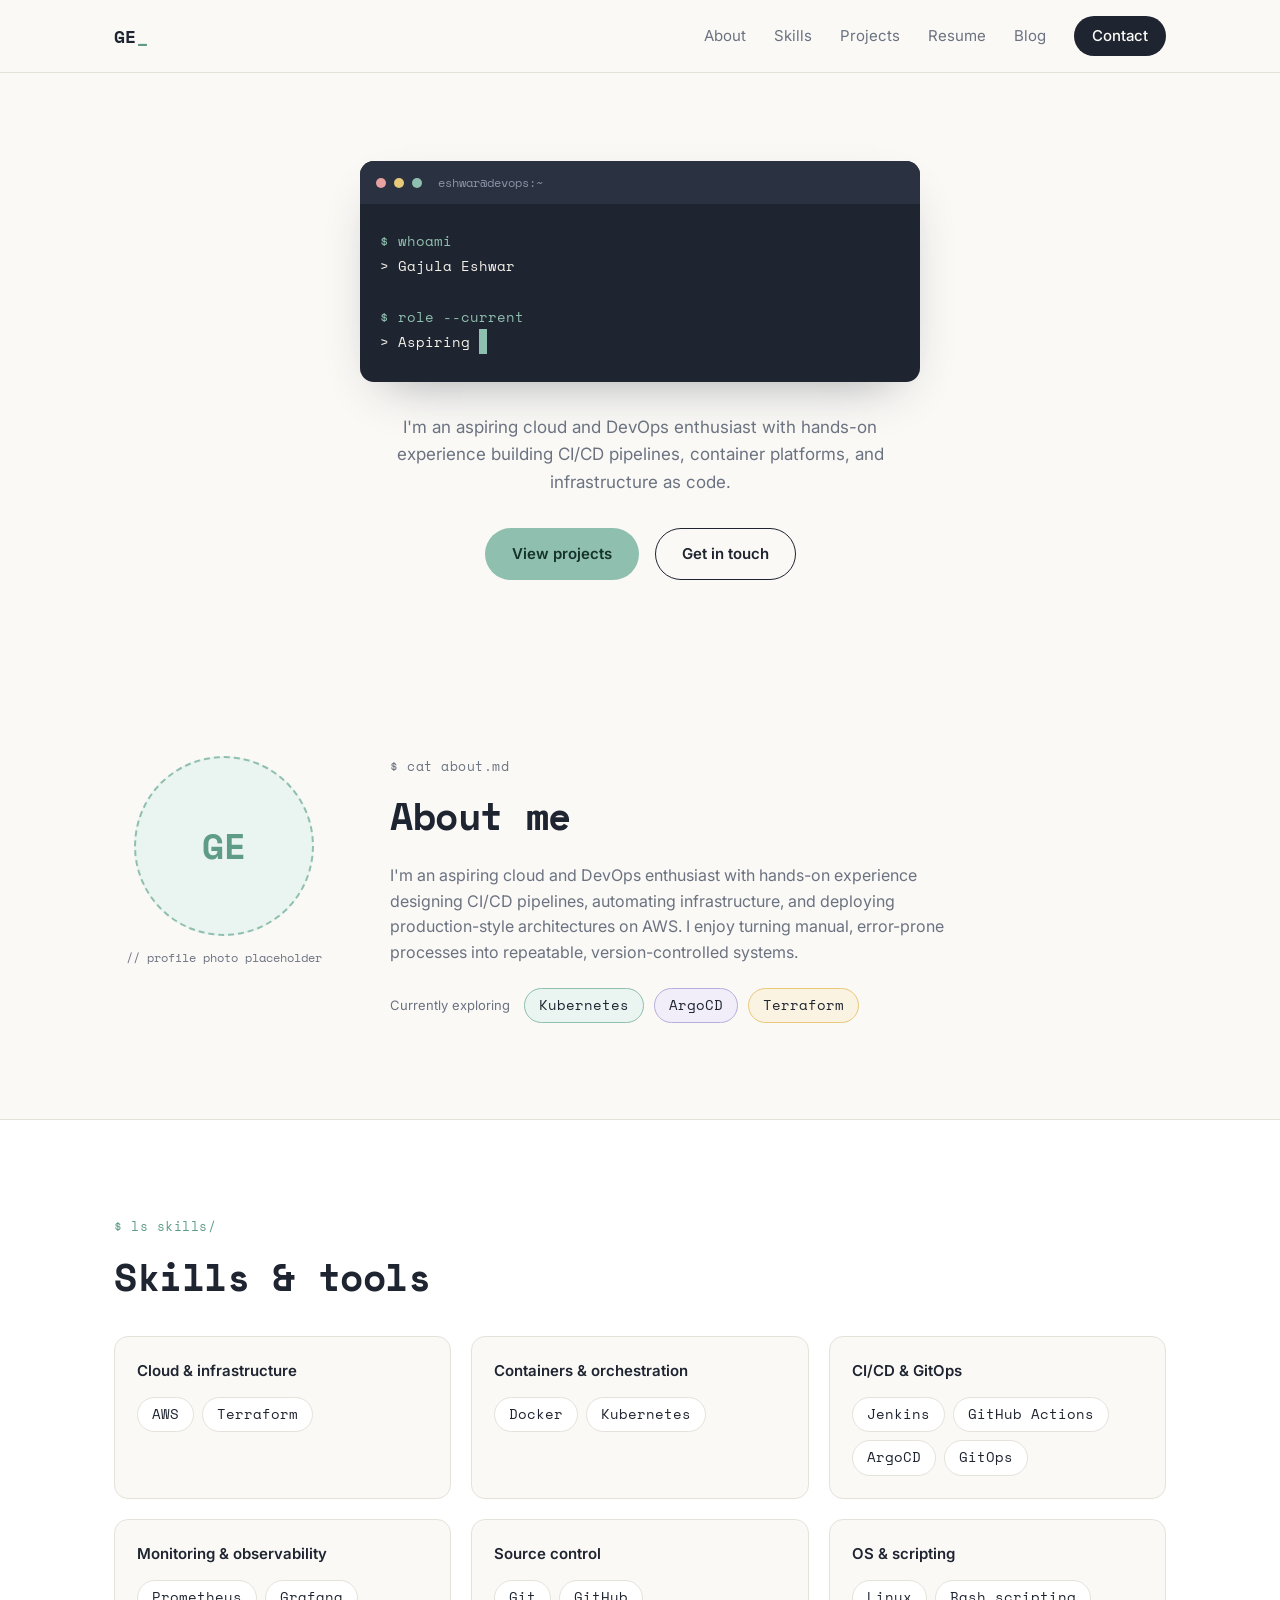
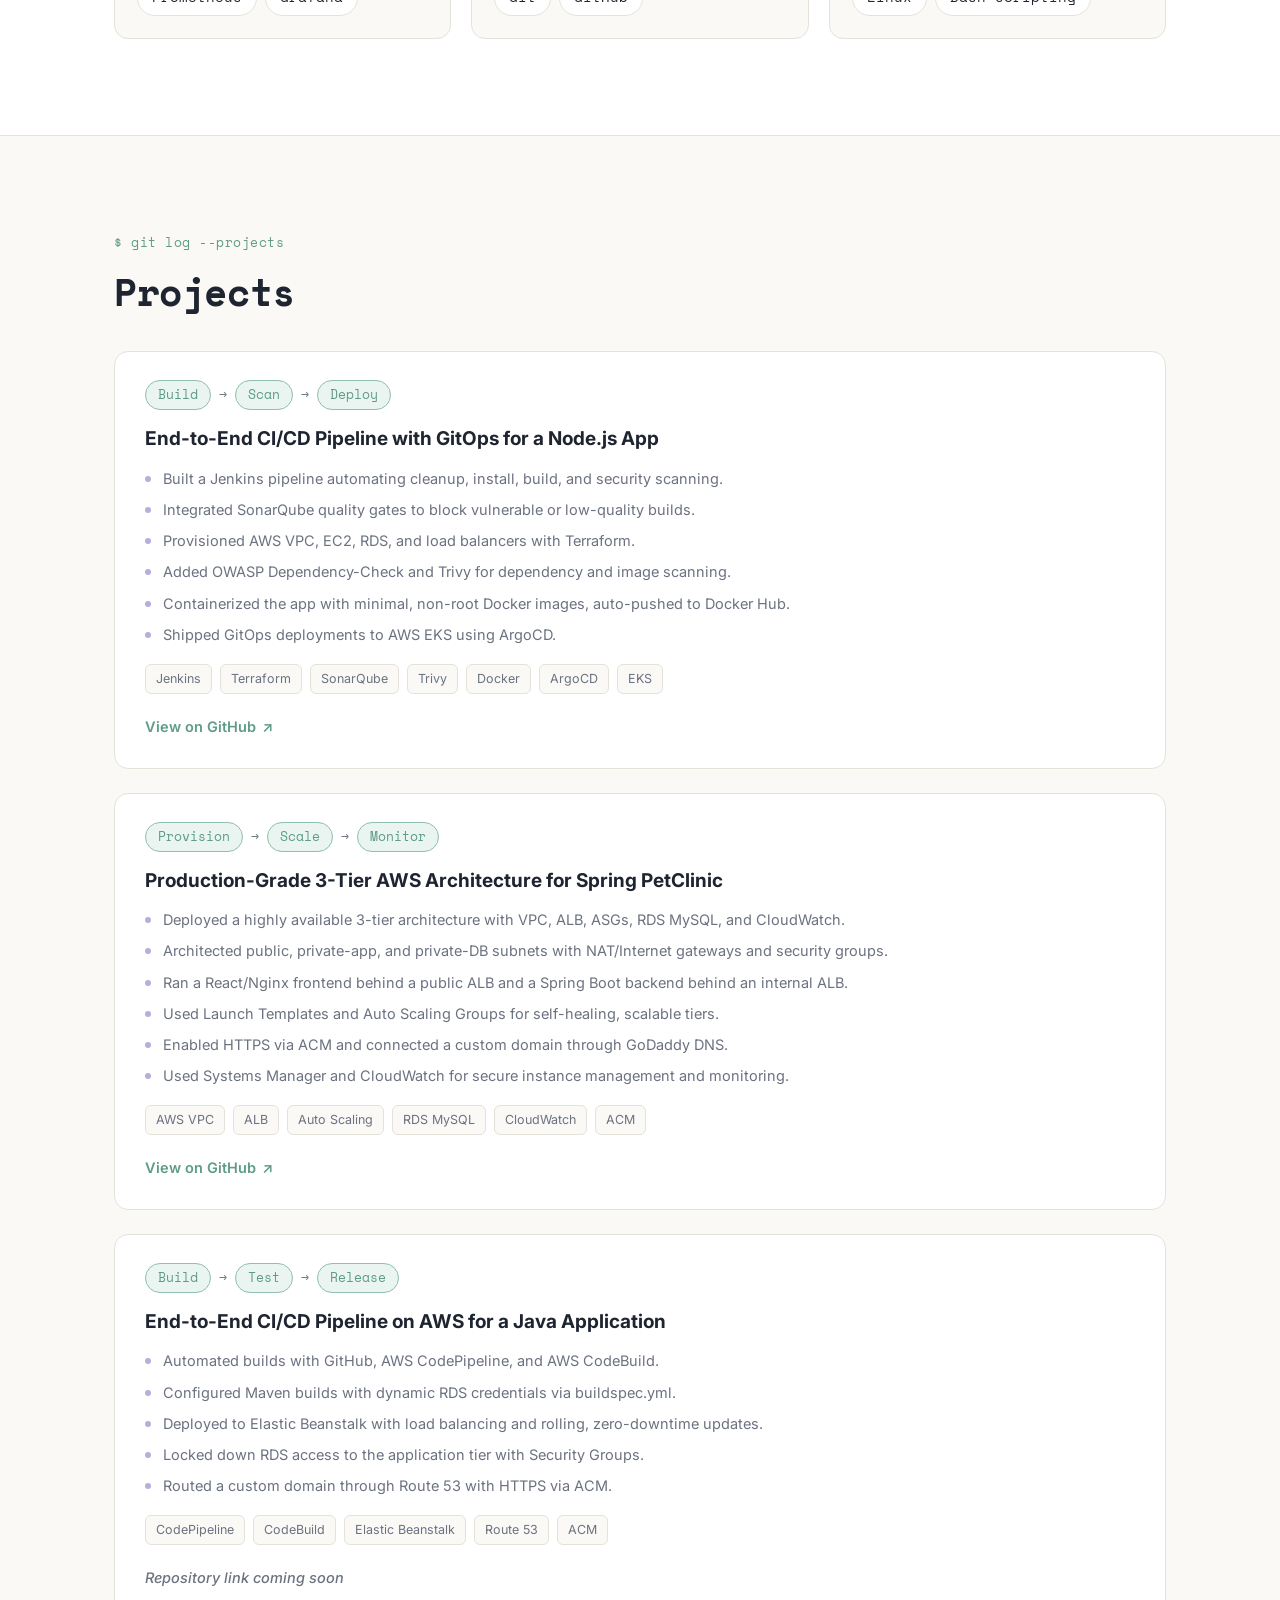
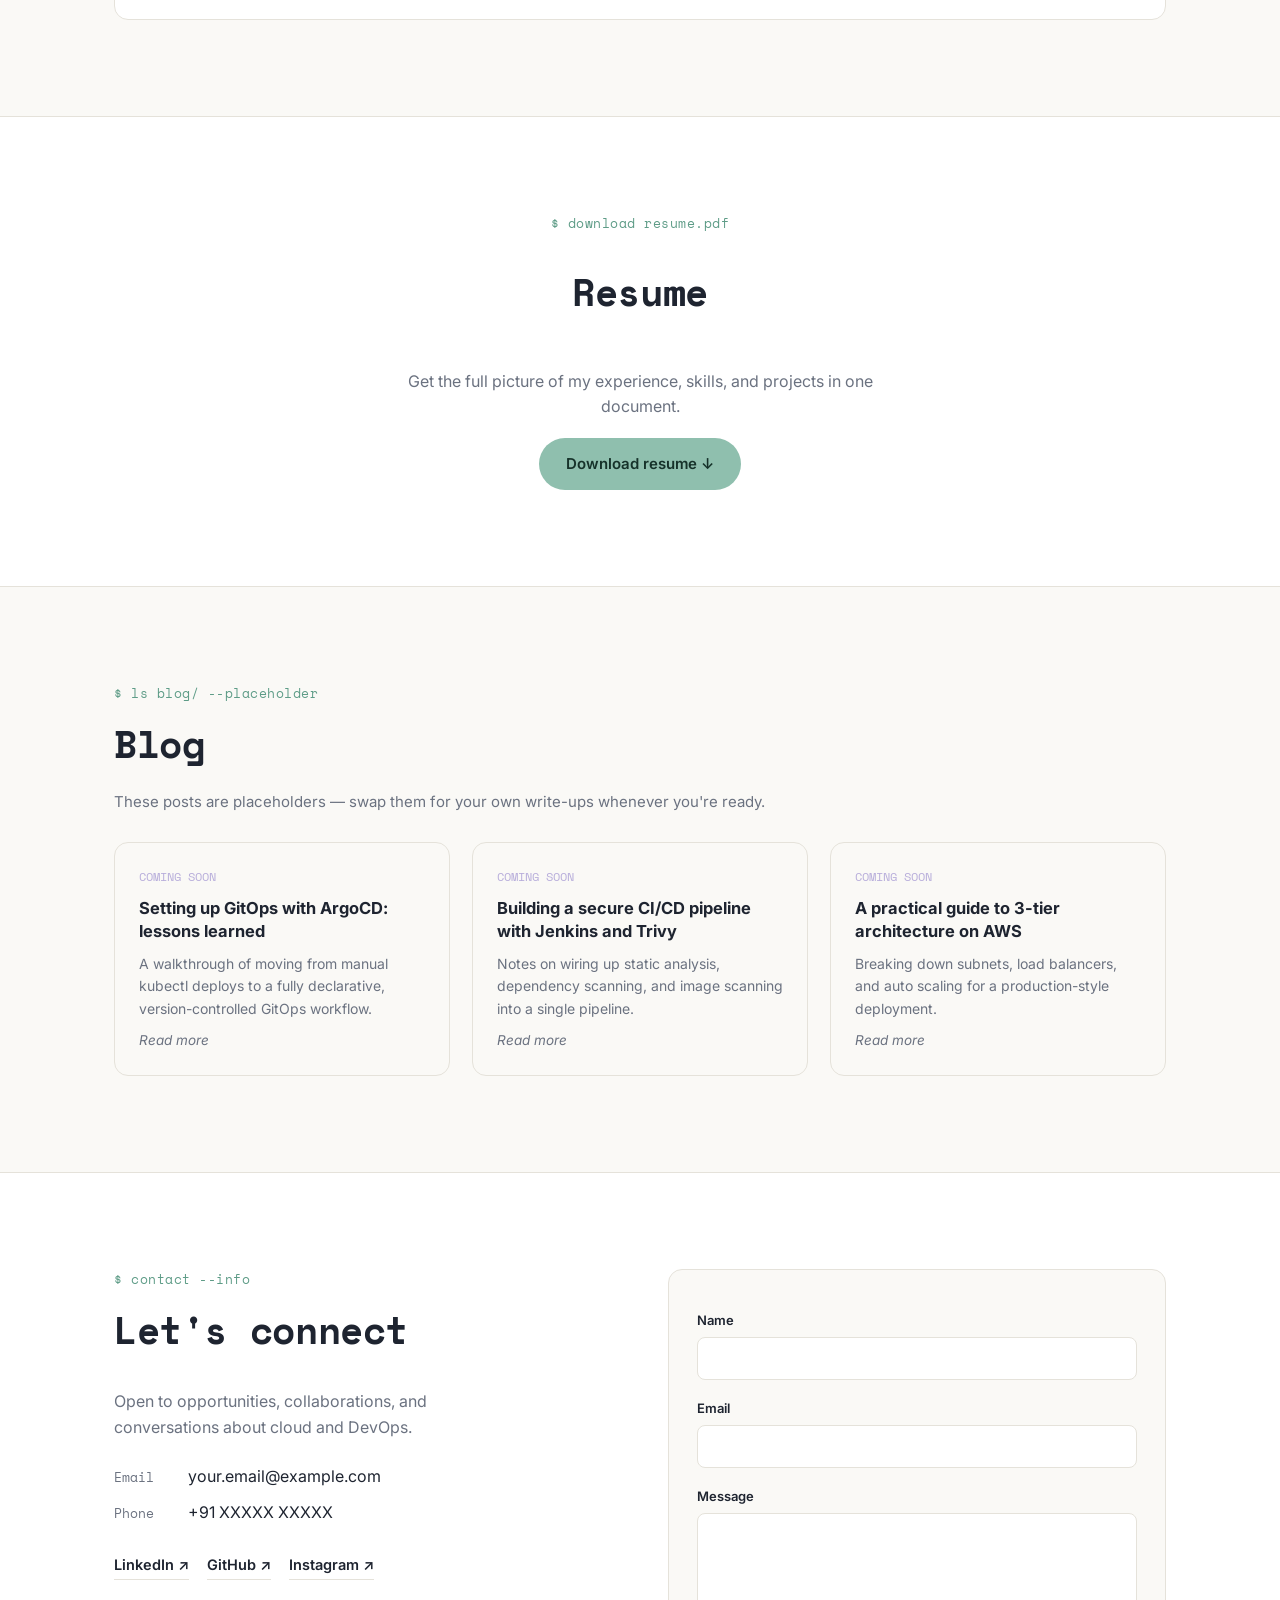
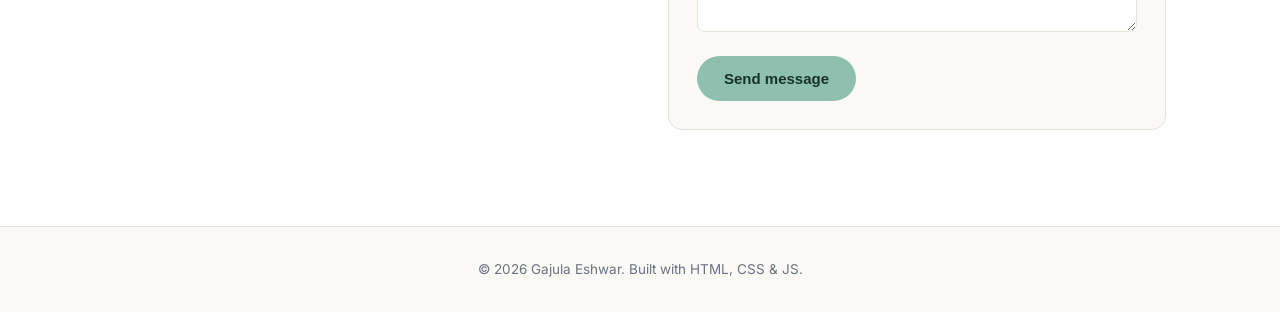
==== index.html @ 0058eb5e "portfolio" ====
<!DOCTYPE html>
<html lang="en">
<head>
  <meta charset="UTF-8">
  <meta name="viewport" content="width=device-width, initial-scale=1.0">
  <title>Gajula Eshwar — Cloud & DevOps Engineer</title>
  <meta name="description" content="Portfolio of Gajula Eshwar, an aspiring Cloud and DevOps engineer specializing in Kubernetes, AWS, CI/CD and GitOps.">
  <link rel="preconnect" href="https://fonts.googleapis.com">
  <link rel="preconnect" href="https://fonts.gstatic.com" crossorigin>
  <link href="https://fonts.googleapis.com/css2?family=Space+Mono:wght@400;700&family=Inter:wght@400;500;600;700&display=swap" rel="stylesheet">
  <link rel="stylesheet" href="style.css">
</head>
<body>
  <a class="skip-link" href="#main">Skip to content</a>

  <header class="site-header" id="siteHeader">
    <div class="header-inner">
      <a href="#top" class="logo">GE<span class="cursor-blink" aria-hidden="true">_</span></a>

      <nav class="nav" id="nav">
        <a href="#about" class="nav-link">About</a>
        <a href="#skills" class="nav-link">Skills</a>
        <a href="#projects" class="nav-link">Projects</a>
        <a href="#resume" class="nav-link">Resume</a>
        <a href="#blog" class="nav-link">Blog</a>
        <a href="#contact" class="nav-link nav-cta">Contact</a>
      </nav>

      <button class="nav-toggle" id="navToggle" aria-label="Toggle menu" aria-expanded="false" aria-controls="nav">
        <span></span><span></span><span></span>
      </button>
    </div>
  </header>

  <main id="main">

    <!-- HERO -->
    <section class="hero" id="top">
      <div class="hero-inner">
        <div class="terminal" role="img" aria-label="Terminal window: whoami returns Gajula Eshwar, role --current returns Aspiring Cloud and DevOps Engineer, status returns Building, Deploying, Learning.">
          <div class="terminal-bar">
            <span class="dot dot-red"></span><span class="dot dot-amber"></span><span class="dot dot-green"></span>
            <span class="terminal-title">eshwar@devops:~</span>
          </div>
          <pre class="terminal-body" id="terminalBody" aria-hidden="true"></pre>
          <noscript>
            <pre class="terminal-body" aria-hidden="true"><span class="prompt">$ whoami</span>
<span class="output">&gt; Gajula Eshwar</span>

<span class="prompt">$ role --current</span>
<span class="output">&gt; Aspiring Cloud &amp; DevOps Engineer</span>

<span class="prompt">$ status</span>
<span class="output">&gt; Building. Deploying. Learning.</span></pre>
          </noscript>
        </div>

        <p class="hero-tagline">I'm an aspiring cloud and DevOps enthusiast with hands-on experience building CI/CD pipelines, container platforms, and infrastructure as code.</p>

        <div class="hero-actions">
          <a href="#projects" class="btn btn-primary">View projects</a>
          <a href="#contact" class="btn btn-ghost">Get in touch</a>
        </div>
      </div>
    </section>

    <!-- ABOUT -->
    <section class="section" id="about">
      <div class="section-inner about-grid">
        <div class="avatar-wrap">
          <div class="avatar-placeholder" aria-hidden="true">GE</div>
          <p class="avatar-caption">// profile photo placeholder</p>
        </div>

        <div class="about-content">
          <p class="eyebrow">$ cat about.md</p>
          <h2>About me</h2>
          <p>I'm an aspiring cloud and DevOps enthusiast with hands-on experience designing CI/CD pipelines, automating infrastructure, and deploying production-style architectures on AWS. I enjoy turning manual, error-prone processes into repeatable, version-controlled systems.</p>
          <div class="focus-tags">
            <span class="focus-label">Currently exploring</span>
            <span class="pill pill-sage">Kubernetes</span>
            <span class="pill pill-lavender">ArgoCD</span>
            <span class="pill pill-amber">Terraform</span>
          </div>
        </div>
      </div>
    </section>

    <!-- SKILLS -->
    <section class="section section-alt" id="skills">
      <div class="section-inner">
        <p class="eyebrow">$ ls skills/</p>
        <h2>Skills &amp; tools</h2>

        <div class="skills-grid">
          <div class="skill-card">
            <h3>Cloud &amp; infrastructure</h3>
            <div class="pill-row"><span class="pill">AWS</span><span class="pill">Terraform</span></div>
          </div>
          <div class="skill-card">
            <h3>Containers &amp; orchestration</h3>
            <div class="pill-row"><span class="pill">Docker</span><span class="pill">Kubernetes</span></div>
          </div>
          <div class="skill-card">
            <h3>CI/CD &amp; GitOps</h3>
            <div class="pill-row"><span class="pill">Jenkins</span><span class="pill">GitHub Actions</span><span class="pill">ArgoCD</span><span class="pill">GitOps</span></div>
          </div>
          <div class="skill-card">
            <h3>Monitoring &amp; observability</h3>
            <div class="pill-row"><span class="pill">Prometheus</span><span class="pill">Grafana</span></div>
          </div>
          <div class="skill-card">
            <h3>Source control</h3>
            <div class="pill-row"><span class="pill">Git</span><span class="pill">GitHub</span></div>
          </div>
          <div class="skill-card">
            <h3>OS &amp; scripting</h3>
            <div class="pill-row"><span class="pill">Linux</span><span class="pill">Bash scripting</span></div>
          </div>
        </div>
      </div>
    </section>

    <!-- PROJECTS -->
    <section class="section" id="projects">
      <div class="section-inner">
        <p class="eyebrow">$ git log --projects</p>
        <h2>Projects</h2>

        <div class="projects-grid">

          <article class="project-card">
            <div class="pipeline">
              <span class="stage">Build</span><span class="arrow" aria-hidden="true">→</span><span class="stage">Scan</span><span class="arrow" aria-hidden="true">→</span><span class="stage">Deploy</span>
            </div>
            <h3>End-to-End CI/CD Pipeline with GitOps for a Node.js App</h3>
            <ul>
              <li>Built a Jenkins pipeline automating cleanup, install, build, and security scanning.</li>
              <li>Integrated SonarQube quality gates to block vulnerable or low-quality builds.</li>
              <li>Provisioned AWS VPC, EC2, RDS, and load balancers with Terraform.</li>
              <li>Added OWASP Dependency-Check and Trivy for dependency and image scanning.</li>
              <li>Containerized the app with minimal, non-root Docker images, auto-pushed to Docker Hub.</li>
              <li>Shipped GitOps deployments to AWS EKS using ArgoCD.</li>
            </ul>
            <div class="tag-row">
              <span class="tag">Jenkins</span><span class="tag">Terraform</span><span class="tag">SonarQube</span><span class="tag">Trivy</span><span class="tag">Docker</span><span class="tag">ArgoCD</span><span class="tag">EKS</span>
            </div>
            <a class="project-link" href="https://github.com/eeshwardevops/DevSecOps-E2E-Project.git" target="_blank" rel="noopener noreferrer">
              View on GitHub <span aria-hidden="true">↗</span>
            </a>
          </article>

          <article class="project-card">
            <div class="pipeline">
              <span class="stage">Provision</span><span class="arrow" aria-hidden="true">→</span><span class="stage">Scale</span><span class="arrow" aria-hidden="true">→</span><span class="stage">Monitor</span>
            </div>
            <h3>Production-Grade 3-Tier AWS Architecture for Spring PetClinic</h3>
            <ul>
              <li>Deployed a highly available 3-tier architecture with VPC, ALB, ASGs, RDS MySQL, and CloudWatch.</li>
              <li>Architected public, private-app, and private-DB subnets with NAT/Internet gateways and security groups.</li>
              <li>Ran a React/Nginx frontend behind a public ALB and a Spring Boot backend behind an internal ALB.</li>
              <li>Used Launch Templates and Auto Scaling Groups for self-healing, scalable tiers.</li>
              <li>Enabled HTTPS via ACM and connected a custom domain through GoDaddy DNS.</li>
              <li>Used Systems Manager and CloudWatch for secure instance management and monitoring.</li>
            </ul>
            <div class="tag-row">
              <span class="tag">AWS VPC</span><span class="tag">ALB</span><span class="tag">Auto Scaling</span><span class="tag">RDS MySQL</span><span class="tag">CloudWatch</span><span class="tag">ACM</span>
            </div>
            <a class="project-link" href="https://github.com/eeshwardevops/spring-petclinic-3tier-aws-deployment.git" target="_blank" rel="noopener noreferrer">
              View on GitHub <span aria-hidden="true">↗</span>
            </a>
          </article>

          <article class="project-card">
            <div class="pipeline">
              <span class="stage">Build</span><span class="arrow" aria-hidden="true">→</span><span class="stage">Test</span><span class="arrow" aria-hidden="true">→</span><span class="stage">Release</span>
            </div>
            <h3>End-to-End CI/CD Pipeline on AWS for a Java Application</h3>
            <ul>
              <li>Automated builds with GitHub, AWS CodePipeline, and AWS CodeBuild.</li>
              <li>Configured Maven builds with dynamic RDS credentials via buildspec.yml.</li>
              <li>Deployed to Elastic Beanstalk with load balancing and rolling, zero-downtime updates.</li>
              <li>Locked down RDS access to the application tier with Security Groups.</li>
              <li>Routed a custom domain through Route 53 with HTTPS via ACM.</li>
            </ul>
            <div class="tag-row">
              <span class="tag">CodePipeline</span><span class="tag">CodeBuild</span><span class="tag">Elastic Beanstalk</span><span class="tag">Route 53</span><span class="tag">ACM</span>
            </div>
            <!-- TODO: add a GitHub link for this project once you have a public repo -->
            <span class="project-link project-link-muted">Repository link coming soon</span>
          </article>

        </div>
      </div>
    </section>

    <!-- RESUME -->
    <section class="section section-alt" id="resume">
      <div class="section-inner resume-inner">
        <p class="eyebrow">$ download resume.pdf</p>
        <h2>Resume</h2>
        <p>Get the full picture of my experience, skills, and projects in one document.</p>
        <!-- TODO: replace href="#" with the real path to your resume PDF, e.g. "assets/Gajula_Eshwar_Resume.pdf" -->
        <a href="#" class="btn btn-primary" download>Download resume ↓</a>
      </div>
    </section>

    <!-- BLOG -->
    <section class="section" id="blog">
      <div class="section-inner">
        <p class="eyebrow">$ ls blog/ --placeholder</p>
        <h2>Blog</h2>
        <p class="section-note">These posts are placeholders — swap them for your own write-ups whenever you're ready.</p>

        <div class="blog-grid">
          <article class="blog-card">
            <span class="blog-date">Coming soon</span>
            <h3>Setting up GitOps with ArgoCD: lessons learned</h3>
            <p>A walkthrough of moving from manual kubectl deploys to a fully declarative, version-controlled GitOps workflow.</p>
            <span class="blog-link blog-link-muted">Read more</span>
          </article>
          <article class="blog-card">
            <span class="blog-date">Coming soon</span>
            <h3>Building a secure CI/CD pipeline with Jenkins and Trivy</h3>
            <p>Notes on wiring up static analysis, dependency scanning, and image scanning into a single pipeline.</p>
            <span class="blog-link blog-link-muted">Read more</span>
          </article>
          <article class="blog-card">
            <span class="blog-date">Coming soon</span>
            <h3>A practical guide to 3-tier architecture on AWS</h3>
            <p>Breaking down subnets, load balancers, and auto scaling for a production-style deployment.</p>
            <span class="blog-link blog-link-muted">Read more</span>
          </article>
        </div>
      </div>
    </section>

    <!-- CONTACT -->
    <section class="section section-alt" id="contact">
      <div class="section-inner contact-grid">
        <div class="contact-info">
          <p class="eyebrow">$ contact --info</p>
          <h2>Let's connect</h2>
          <p>Open to opportunities, collaborations, and conversations about cloud and DevOps.</p>

          <ul class="contact-list">
            <!-- TODO: replace with your real email -->
            <li><span class="contact-label">Email</span> <a href="mailto:your.email@example.com">your.email@example.com</a></li>
            <!-- TODO: replace with your real phone number -->
            <li><span class="contact-label">Phone</span> <a href="tel:+910000000000">+91 XXXXX XXXXX</a></li>
          </ul>

          <div class="social-row">
            <a href="https://www.linkedin.com/in/gajulaeshwar9" target="_blank" rel="noopener noreferrer" class="social-link">LinkedIn <span aria-hidden="true">↗</span></a>
            <a href="https://github.com/eeshwardevops" target="_blank" rel="noopener noreferrer" class="social-link">GitHub <span aria-hidden="true">↗</span></a>
            <a href="https://www.instagram.com/ezwr._._" target="_blank" rel="noopener noreferrer" class="social-link">Instagram <span aria-hidden="true">↗</span></a>
          </div>
        </div>

        <!-- TODO: sign up at formspree.io (free) and replace YOUR_FORM_ID below with your real endpoint id -->
        <form class="contact-form" id="contactForm" action="https://formspree.io/f/YOUR_FORM_ID" method="POST">
          <label for="name">Name</label>
          <input type="text" id="name" name="name" required autocomplete="name">

          <label for="email">Email</label>
          <input type="email" id="email" name="email" required autocomplete="email">

          <label for="message">Message</label>
          <textarea id="message" name="message" rows="5" required></textarea>

          <button type="submit" class="btn btn-primary">Send message</button>
          <p class="form-note" id="formNote" hidden>Thanks — your message is on its way.</p>
        </form>
      </div>
    </section>

  </main>

  <footer class="site-footer">
    <p>© <span id="year"></span> Gajula Eshwar. Built with HTML, CSS &amp; JS.</p>
  </footer>

  <script src="script.js"></script>
</body>
</html>
---- style.css ----
/* ============================================
   TOKENS
   ============================================ */
:root {
  /* color */
  --bg:            #FAF9F6;
  --surface:       #FFFFFF;
  --ink:           #1E2430;
  --ink-muted:     #6B7280;
  --line:          #E5E2DA;

  --sage:          #8FBFAE;   /* primary pastel accent */
  --sage-deep:     #5E9C87;
  --lavender:      #B8AEDB;   /* secondary accent */
  --amber:         #E8C97A;   /* tertiary accent, used sparingly */

  --sage-tint:     #EAF4F0;
  --lavender-tint: #F1EEFA;
  --amber-tint:    #FBF3E1;

  /* type */
  --font-display: 'Space Mono', monospace;
  --font-body:    'Inter', sans-serif;

  /* layout */
  --max-w: 1100px;
  --radius: 14px;
  --radius-sm: 8px;
}

/* ============================================
   RESET & BASE
   ============================================ */
* { box-sizing: border-box; }
html { scroll-behavior: smooth; }

@media (prefers-reduced-motion: reduce) {
  html { scroll-behavior: auto; }
  *, *::before, *::after {
    animation-duration: 0.001ms !important;
    animation-iteration-count: 1 !important;
    transition-duration: 0.001ms !important;
  }
}

body {
  margin: 0;
  background: var(--bg);
  color: var(--ink);
  font-family: var(--font-body);
  line-height: 1.6;
  font-size: 16px;
  -webkit-font-smoothing: antialiased;
}

h1, h2, h3 { margin: 0; }
p { margin: 0; }
ul { margin: 0; padding: 0; list-style: none; }
a { color: inherit; text-decoration: none; }

img { max-width: 100%; display: block; }

.skip-link {
  position: absolute;
  left: -999px;
  top: 0;
  background: var(--ink);
  color: var(--bg);
  padding: 8px 16px;
  z-index: 200;
}
.skip-link:focus {
  left: 8px;
  top: 8px;
}

:focus-visible {
  outline: 2px solid var(--sage-deep);
  outline-offset: 3px;
}

/* ============================================
   SHARED LAYOUT
   ============================================ */
.section-inner, .header-inner {
  max-width: var(--max-w);
  margin: 0 auto;
  padding: 0 24px;
}

.section {
  padding: 96px 0;
}
.section-alt {
  background: var(--surface);
  border-top: 1px solid var(--line);
  border-bottom: 1px solid var(--line);
}

.eyebrow {
  font-family: var(--font-display);
  font-size: 13px;
  letter-spacing: 0.04em;
  color: var(--sage-deep);
  margin-bottom: 10px;
}

.section h2 {
  font-family: var(--font-display);
  font-size: clamp(28px, 4vw, 38px);
  font-weight: 700;
  margin-bottom: 28px;
  letter-spacing: -0.01em;
}

.section-note {
  color: var(--ink-muted);
  margin-top: -12px;
  margin-bottom: 28px;
  font-size: 15px;
}

/* ============================================
   HEADER / NAV
   ============================================ */
.site-header {
  position: sticky;
  top: 0;
  z-index: 100;
  background: rgba(250, 249, 246, 0.88);
  backdrop-filter: blur(8px);
  border-bottom: 1px solid var(--line);
}

.header-inner {
  display: flex;
  align-items: center;
  justify-content: space-between;
  height: 72px;
}

.logo {
  font-family: var(--font-display);
  font-weight: 700;
  font-size: 18px;
  letter-spacing: 0.02em;
}

.cursor-blink {
  color: var(--sage-deep);
  animation: blink 1.1s steps(1) infinite;
}
@keyframes blink {
  50% { opacity: 0; }
}

.nav {
  display: flex;
  align-items: center;
  gap: 28px;
}

.nav-link {
  font-size: 15px;
  color: var(--ink-muted);
  transition: color 0.2s ease;
}
.nav-link:hover { color: var(--ink); }

.nav-cta {
  background: var(--ink);
  color: var(--bg);
  padding: 8px 18px;
  border-radius: 999px;
  font-weight: 500;
}
.nav-cta:hover { background: var(--sage-deep); color: var(--ink); }

.nav-toggle {
  display: none;
  flex-direction: column;
  justify-content: center;
  gap: 5px;
  width: 36px;
  height: 36px;
  background: none;
  border: none;
  cursor: pointer;
  padding: 0;
}
.nav-toggle span {
  display: block;
  height: 2px;
  width: 100%;
  background: var(--ink);
  transition: transform 0.25s ease, opacity 0.25s ease;
}
.nav-toggle[aria-expanded="true"] span:nth-child(1) { transform: translateY(7px) rotate(45deg); }
.nav-toggle[aria-expanded="true"] span:nth-child(2) { opacity: 0; }
.nav-toggle[aria-expanded="true"] span:nth-child(3) { transform: translateY(-7px) rotate(-45deg); }

/* ============================================
   HERO
   ============================================ */
.hero {
  padding: 88px 0 80px;
}
.hero-inner {
  max-width: var(--max-w);
  margin: 0 auto;
  padding: 0 24px;
  display: flex;
  flex-direction: column;
  align-items: center;
  text-align: center;
  gap: 32px;
}

.terminal {
  width: 100%;
  max-width: 560px;
  background: var(--ink);
  border-radius: var(--radius);
  overflow: hidden;
  box-shadow: 0 20px 50px -25px rgba(30, 36, 48, 0.45);
  text-align: left;
}

.terminal-bar {
  display: flex;
  align-items: center;
  gap: 8px;
  padding: 12px 16px;
  background: #2A3140;
}
.dot { width: 10px; height: 10px; border-radius: 50%; }
.dot-red { background: #E8A1A1; }
.dot-amber { background: var(--amber); }
.dot-green { background: var(--sage); }
.terminal-title {
  margin-left: 8px;
  font-family: var(--font-display);
  font-size: 12px;
  color: #8A93A6;
}

.terminal-body {
  margin: 0;
  padding: 24px 20px 28px;
  font-family: var(--font-display);
  font-size: 14px;
  line-height: 1.8;
  color: #DCE3EC;
  white-space: pre-wrap;
  word-wrap: break-word;
  min-height: 168px;
}
.terminal-body .prompt { color: var(--sage); }
.terminal-body .output { color: #F4F1E8; }
.terminal-body .cursor {
  display: inline-block;
  width: 8px;
  background: var(--sage);
  animation: blink 1s steps(1) infinite;
}

.hero-tagline {
  max-width: 560px;
  font-size: 17px;
  color: var(--ink-muted);
}

.hero-actions {
  display: flex;
  gap: 16px;
  flex-wrap: wrap;
  justify-content: center;
}

/* ============================================
   BUTTONS / PILLS / TAGS
   ============================================ */
.btn {
  display: inline-flex;
  align-items: center;
  gap: 8px;
  padding: 13px 26px;
  border-radius: 999px;
  font-weight: 600;
  font-size: 15px;
  transition: transform 0.2s ease, background 0.2s ease, color 0.2s ease, border-color 0.2s ease;
  border: 1px solid transparent;
}
.btn-primary {
  background: var(--sage);
  color: #16322A;
}
.btn-primary:hover {
  background: var(--sage-deep);
  transform: translateY(-1px);
}
.btn-ghost {
  border-color: var(--ink);
  color: var(--ink);
}
.btn-ghost:hover {
  background: var(--ink);
  color: var(--bg);
  transform: translateY(-1px);
}

.pill {
  display: inline-block;
  background: var(--surface);
  border: 1px solid var(--line);
  border-radius: 999px;
  padding: 6px 14px;
  font-size: 13.5px;
  font-family: var(--font-display);
}
.pill-sage { background: var(--sage-tint); border-color: var(--sage); }
.pill-lavender { background: var(--lavender-tint); border-color: var(--lavender); }
.pill-amber { background: var(--amber-tint); border-color: var(--amber); }

.focus-tags {
  margin-top: 22px;
  display: flex;
  align-items: center;
  gap: 10px;
  flex-wrap: wrap;
}
.focus-label {
  font-size: 13px;
  color: var(--ink-muted);
  margin-right: 4px;
}

/* ============================================
   ABOUT
   ============================================ */
.about-grid {
  display: grid;
  grid-template-columns: 220px 1fr;
  gap: 56px;
  align-items: start;
}

.avatar-wrap { text-align: center; }
.avatar-placeholder {
  width: 180px;
  height: 180px;
  border-radius: 50%;
  border: 2px dashed var(--sage);
  background: var(--sage-tint);
  display: flex;
  align-items: center;
  justify-content: center;
  font-family: var(--font-display);
  font-size: 36px;
  font-weight: 700;
  color: var(--sage-deep);
  margin: 0 auto;
}
.avatar-caption {
  margin-top: 12px;
  font-family: var(--font-display);
  font-size: 12px;
  color: var(--ink-muted);
}

.about-content p {
  color: var(--ink-muted);
  max-width: 560px;
}
.about-content h2 { margin-bottom: 16px; }

/* ============================================
   SKILLS
   ============================================ */
.skills-grid {
  display: grid;
  grid-template-columns: repeat(3, 1fr);
  gap: 20px;
}
.skill-card {
  background: var(--bg);
  border: 1px solid var(--line);
  border-radius: var(--radius);
  padding: 22px;
}
.skill-card h3 {
  font-size: 15px;
  font-weight: 600;
  margin-bottom: 14px;
}
.pill-row {
  display: flex;
  flex-wrap: wrap;
  gap: 8px;
}

/* ============================================
   PROJECTS
   ============================================ */
.projects-grid {
  display: grid;
  gap: 24px;
}
.project-card {
  background: var(--surface);
  border: 1px solid var(--line);
  border-radius: var(--radius);
  padding: 28px 30px;
  transition: transform 0.2s ease, box-shadow 0.2s ease;
}
.project-card:hover {
  transform: translateY(-3px);
  box-shadow: 0 16px 32px -22px rgba(30, 36, 48, 0.25);
}

.pipeline {
  display: flex;
  align-items: center;
  gap: 8px;
  margin-bottom: 16px;
  font-family: var(--font-display);
  font-size: 12.5px;
}
.pipeline .stage {
  background: var(--sage-tint);
  border: 1px solid var(--sage);
  color: var(--sage-deep);
  border-radius: 999px;
  padding: 4px 12px;
}
.pipeline .arrow { color: var(--ink-muted); }

.project-card h3 {
  font-size: 19px;
  margin-bottom: 14px;
  line-height: 1.4;
}
.project-card ul {
  margin-bottom: 18px;
  display: flex;
  flex-direction: column;
  gap: 8px;
}
.project-card li {
  position: relative;
  padding-left: 18px;
  color: var(--ink-muted);
  font-size: 14.5px;
}
.project-card li::before {
  content: "";
  position: absolute;
  left: 0;
  top: 9px;
  width: 6px;
  height: 6px;
  border-radius: 50%;
  background: var(--lavender);
}

.tag-row {
  display: flex;
  flex-wrap: wrap;
  gap: 8px;
  margin-bottom: 20px;
}
.tag {
  font-size: 12.5px;
  background: var(--bg);
  border: 1px solid var(--line);
  border-radius: 6px;
  padding: 4px 10px;
  color: var(--ink-muted);
}

.project-link {
  display: inline-flex;
  align-items: center;
  gap: 6px;
  font-weight: 600;
  font-size: 14.5px;
  color: var(--sage-deep);
  border-bottom: 1px solid transparent;
  transition: border-color 0.2s ease;
}
.project-link:hover { border-color: var(--sage-deep); }
.project-link-muted {
  color: var(--ink-muted);
  font-weight: 500;
  font-style: italic;
}

/* ============================================
   RESUME
   ============================================ */
.resume-inner {
  text-align: center;
  display: flex;
  flex-direction: column;
  align-items: center;
  gap: 18px;
}
.resume-inner p:not(.eyebrow) {
  color: var(--ink-muted);
  max-width: 480px;
}

/* ============================================
   BLOG
   ============================================ */
.blog-grid {
  display: grid;
  grid-template-columns: repeat(3, 1fr);
  gap: 22px;
}
.blog-card {
  background: var(--bg);
  border: 1px solid var(--line);
  border-radius: var(--radius);
  padding: 24px;
  display: flex;
  flex-direction: column;
  gap: 10px;
}
.blog-date {
  font-family: var(--font-display);
  font-size: 12px;
  color: var(--lavender);
  text-transform: uppercase;
}
.blog-card h3 { font-size: 16.5px; line-height: 1.4; }
.blog-card p { color: var(--ink-muted); font-size: 14px; flex-grow: 1; }
.blog-link-muted {
  font-size: 13.5px;
  color: var(--ink-muted);
  font-style: italic;
}

/* ============================================
   CONTACT
   ============================================ */
.contact-grid {
  display: grid;
  grid-template-columns: 1fr 1fr;
  gap: 56px;
  align-items: start;
}
.contact-info p:not(.eyebrow) {
  color: var(--ink-muted);
  margin-bottom: 24px;
  max-width: 420px;
}
.contact-list {
  display: flex;
  flex-direction: column;
  gap: 10px;
  margin-bottom: 28px;
}
.contact-label {
  display: inline-block;
  width: 70px;
  font-family: var(--font-display);
  font-size: 12.5px;
  color: var(--ink-muted);
}
.contact-list a:hover { color: var(--sage-deep); }

.social-row {
  display: flex;
  gap: 18px;
  flex-wrap: wrap;
}
.social-link {
  font-weight: 600;
  font-size: 14.5px;
  border-bottom: 1px solid var(--line);
  padding-bottom: 2px;
  transition: border-color 0.2s ease, color 0.2s ease;
}
.social-link:hover { color: var(--sage-deep); border-color: var(--sage-deep); }

.contact-form {
  display: flex;
  flex-direction: column;
  gap: 6px;
  background: var(--bg);
  border: 1px solid var(--line);
  border-radius: var(--radius);
  padding: 28px;
}
.contact-form label {
  font-size: 13px;
  font-weight: 600;
  margin-top: 12px;
}
.contact-form input,
.contact-form textarea {
  font-family: var(--font-body);
  font-size: 15px;
  padding: 11px 14px;
  border: 1px solid var(--line);
  border-radius: var(--radius-sm);
  background: var(--surface);
  color: var(--ink);
  resize: vertical;
}
.contact-form input:focus,
.contact-form textarea:focus {
  border-color: var(--sage);
}
.contact-form .btn { margin-top: 18px; align-self: flex-start; }
.form-note {
  margin-top: 12px;
  color: var(--sage-deep);
  font-size: 14px;
}

/* ============================================
   FOOTER
   ============================================ */
.site-footer {
  text-align: center;
  padding: 32px 24px;
  color: var(--ink-muted);
  font-size: 13.5px;
}

/* ============================================
   RESPONSIVE
   ============================================ */
@media (max-width: 880px) {
  .skills-grid { grid-template-columns: repeat(2, 1fr); }
  .blog-grid { grid-template-columns: 1fr; }
  .contact-grid { grid-template-columns: 1fr; }
  .about-grid { grid-template-columns: 1fr; text-align: center; }
  .about-content { text-align: left; }
}

@media (max-width: 680px) {
  .nav {
    position: absolute;
    top: 72px;
    left: 0;
    right: 0;
    background: var(--bg);
    border-bottom: 1px solid var(--line);
    flex-direction: column;
    align-items: flex-start;
    padding: 20px 24px 28px;
    gap: 18px;
    display: none;
  }
  .nav.open { display: flex; }
  .nav-cta { align-self: flex-start; }
  .nav-toggle { display: flex; }

  .section { padding: 64px 0; }
  .skills-grid { grid-template-columns: 1fr; }
  .hero { padding: 56px 0 64px; }
}
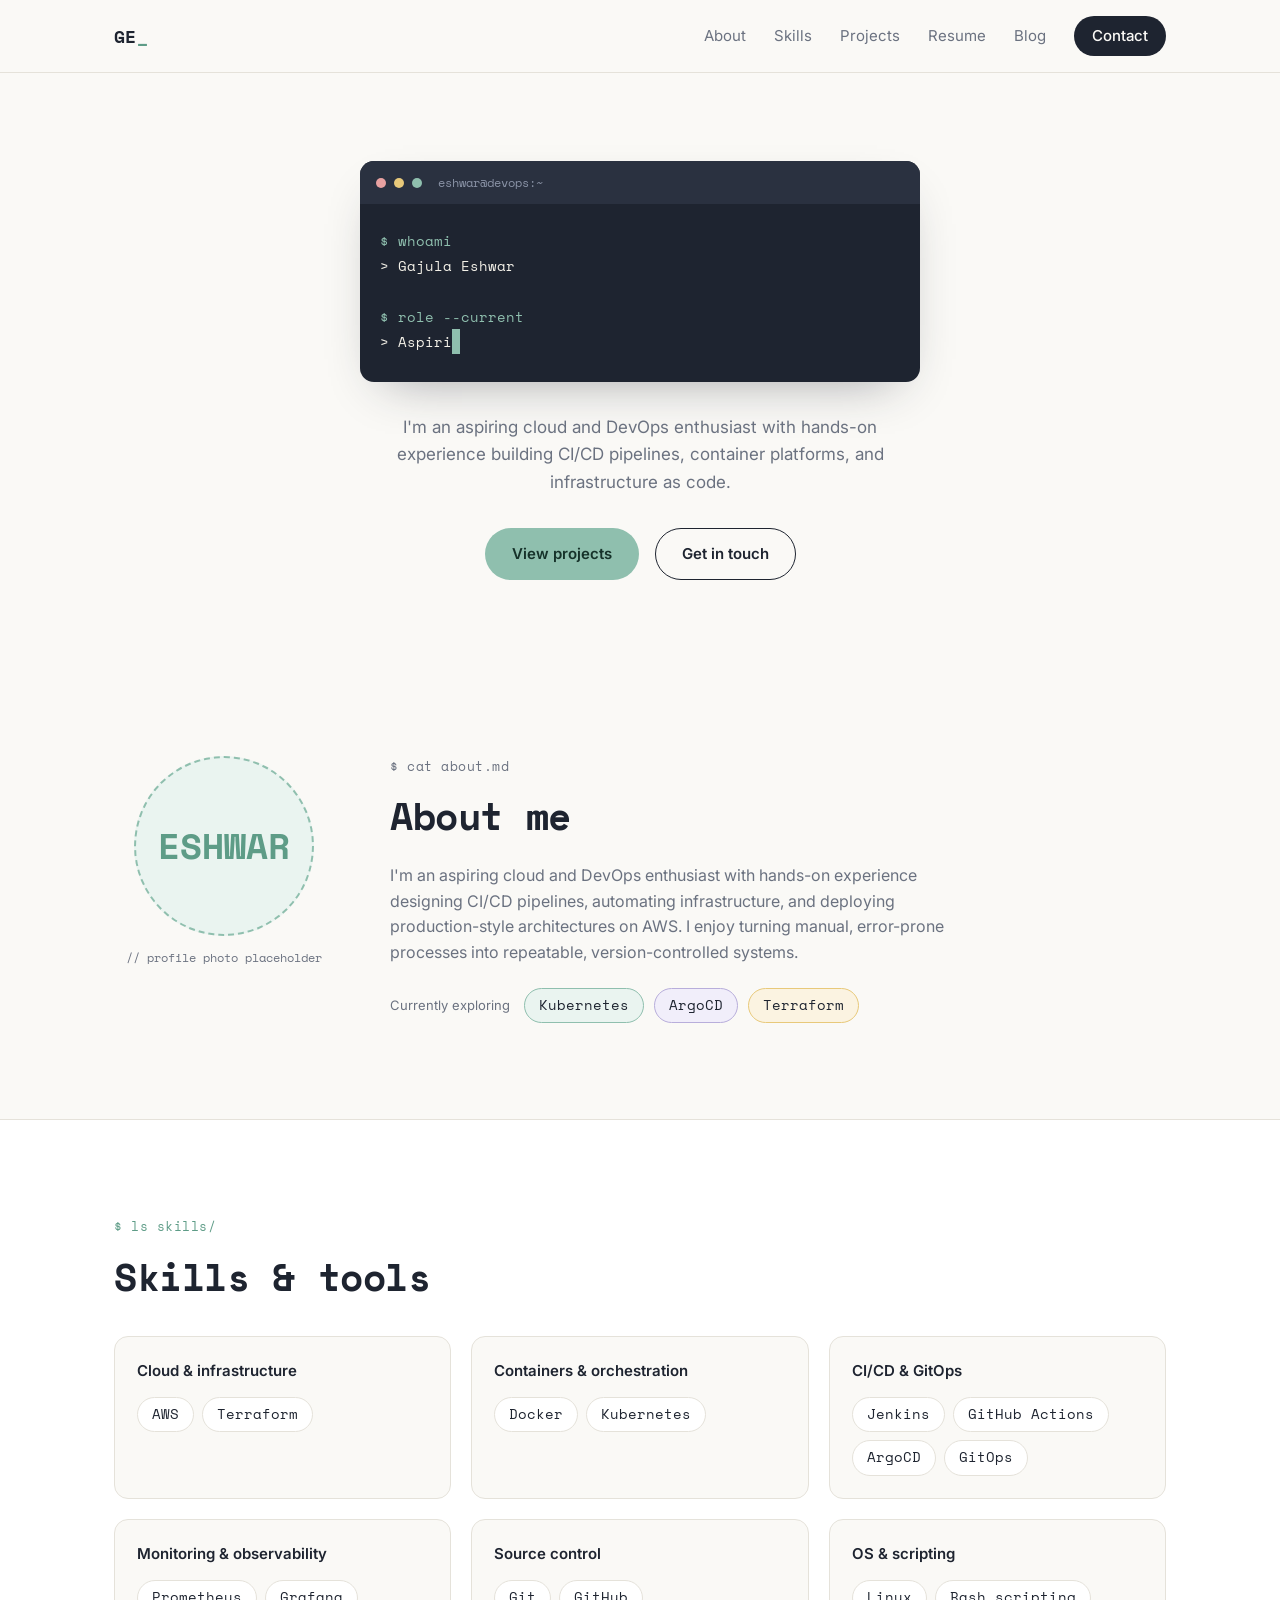
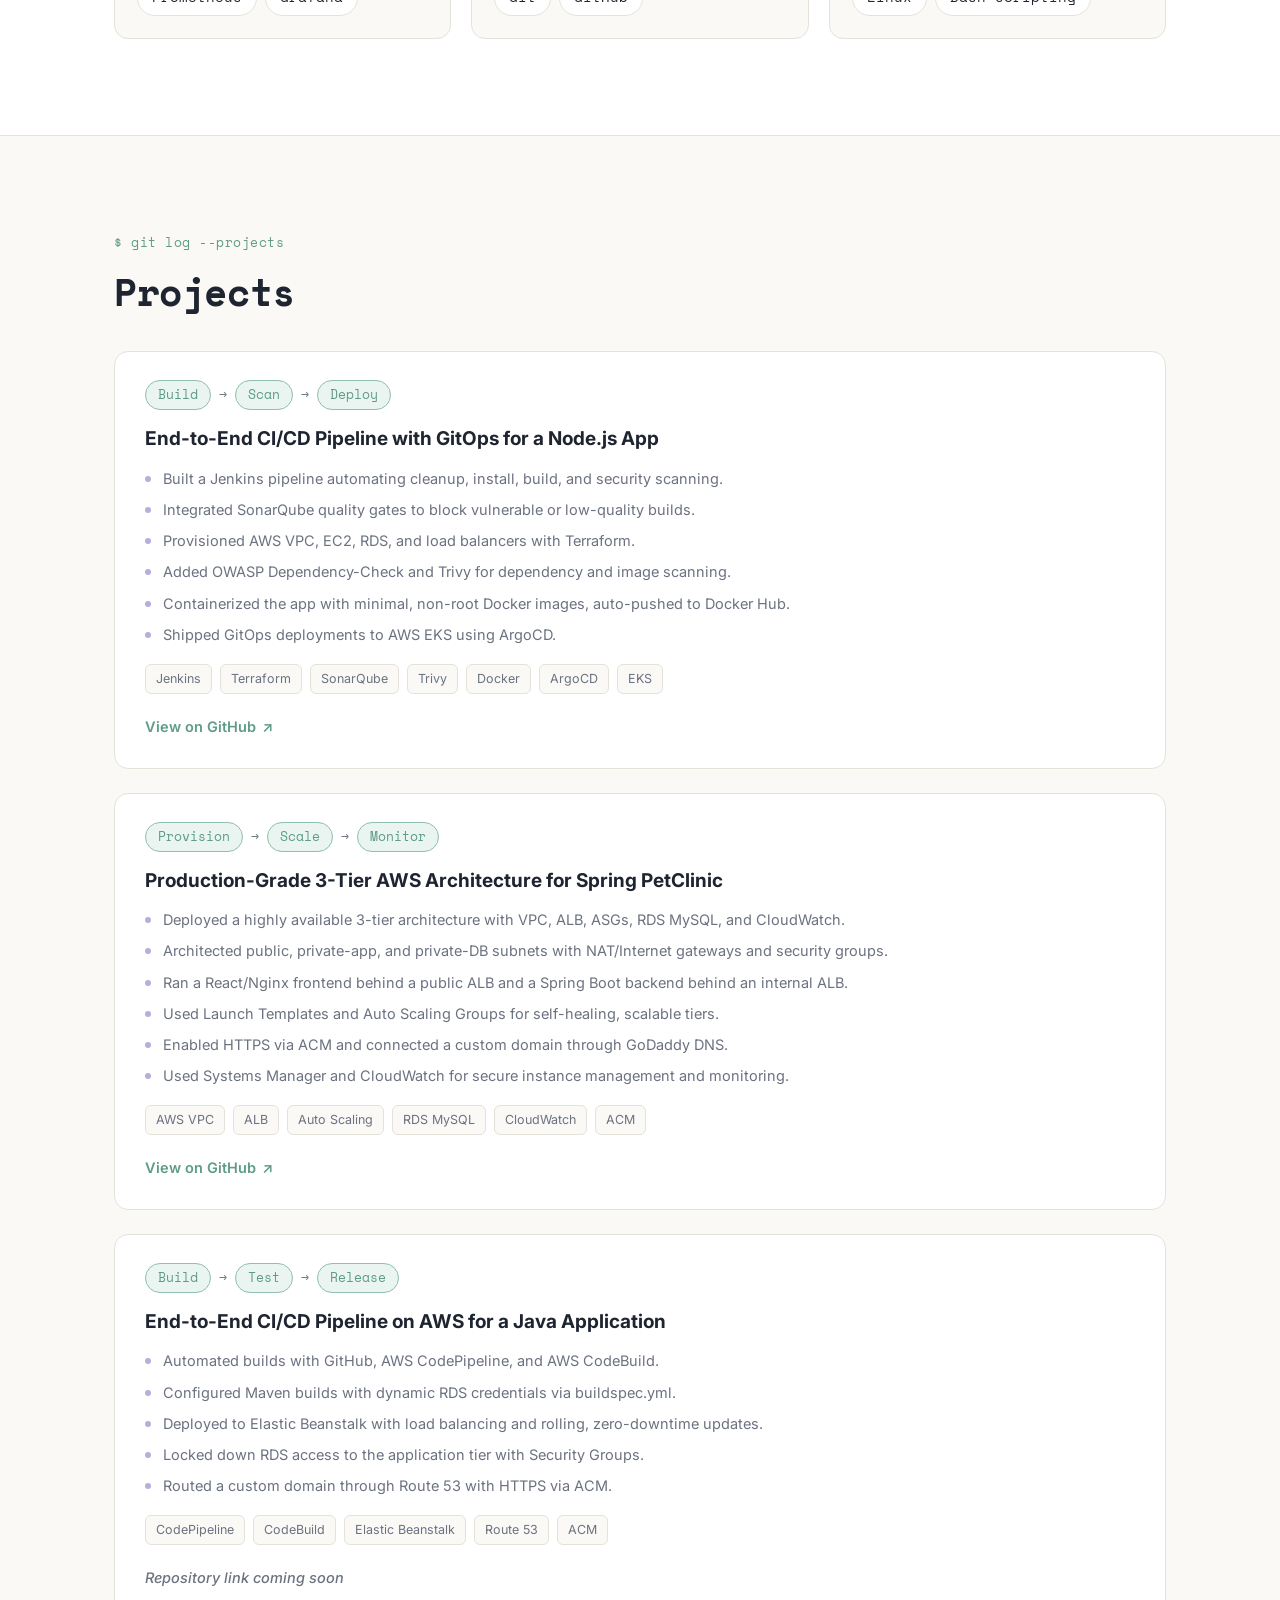
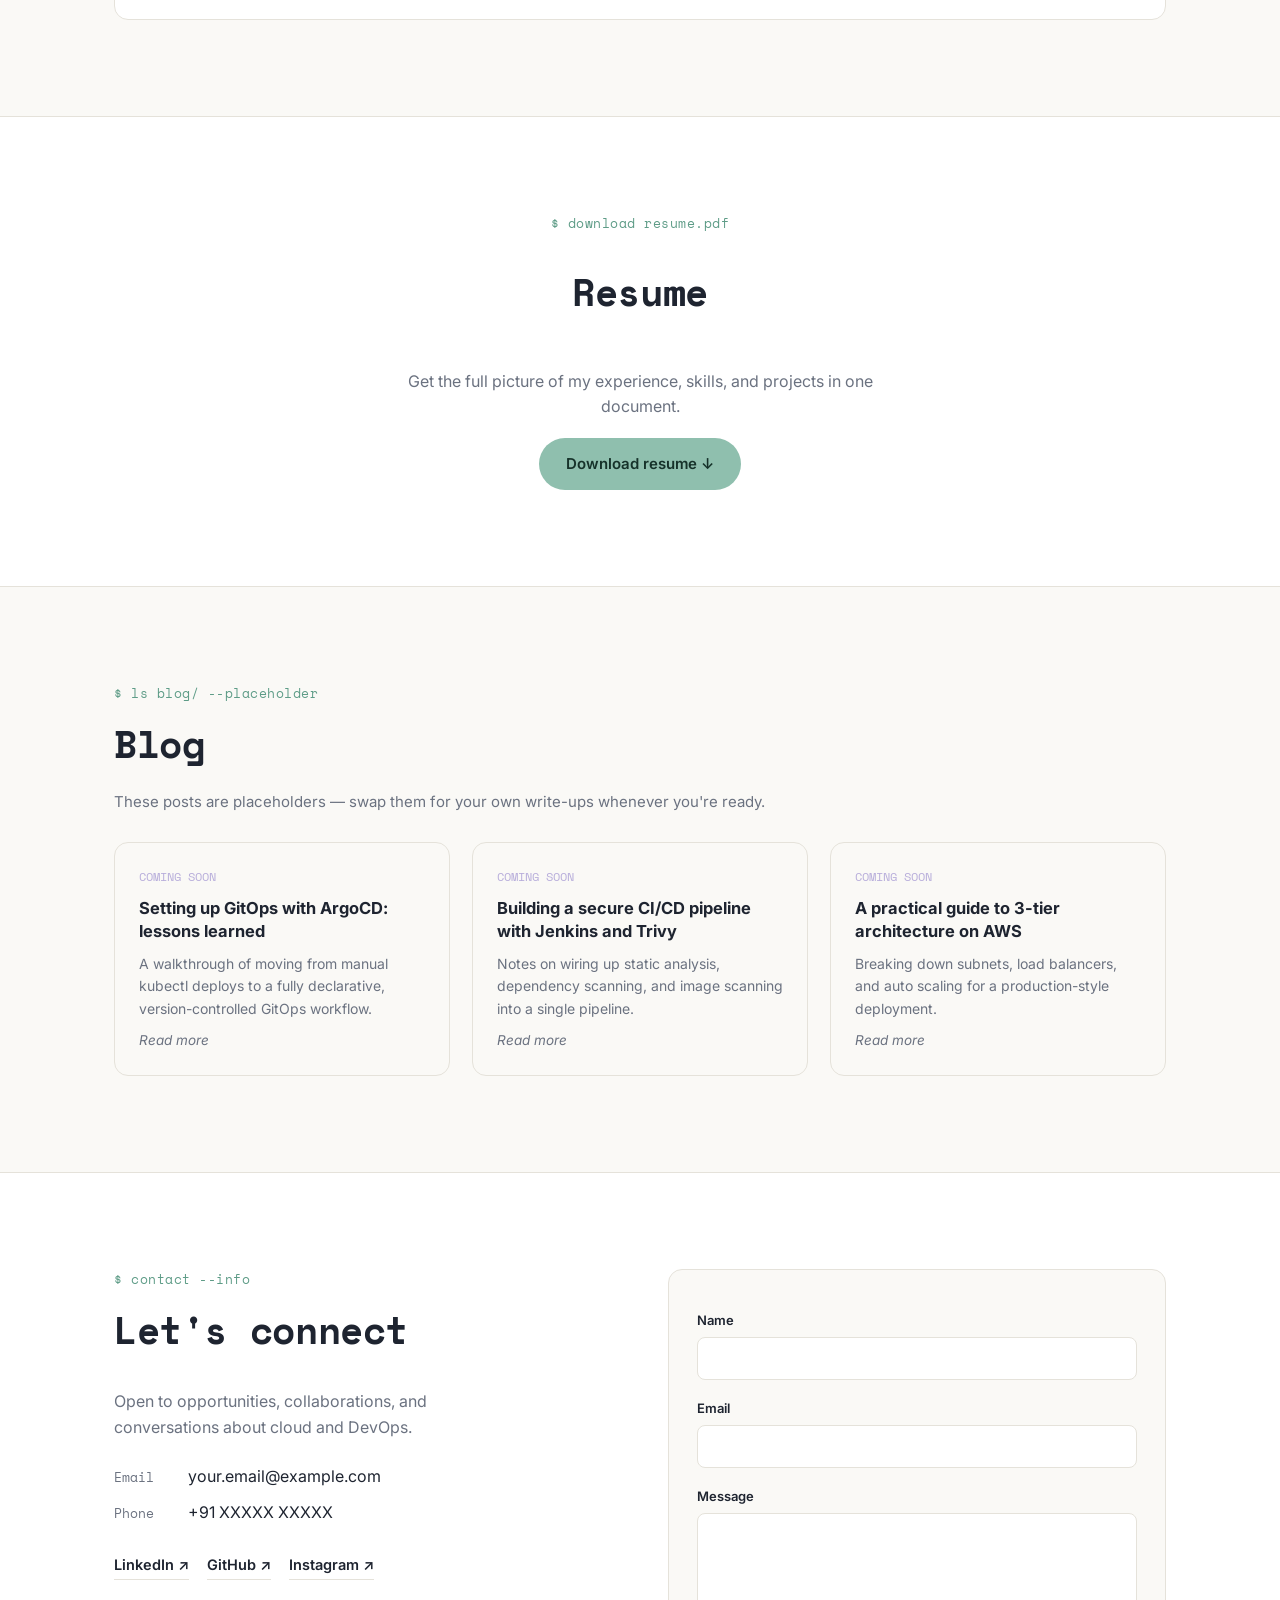
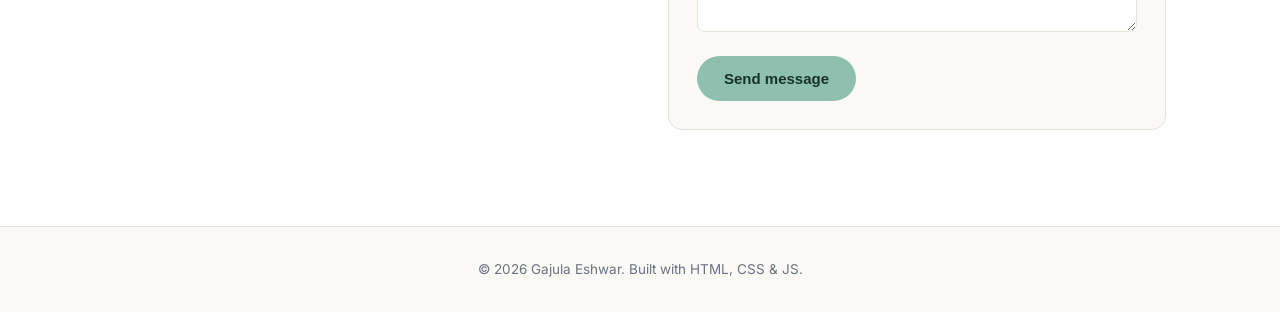
==== commit 6fd893ec: "Update avatar placeholder text in index.html" ====
--- a/index.html
+++ b/index.html
@@ -68,7 +68,7 @@
     <section class="section" id="about">
       <div class="section-inner about-grid">
         <div class="avatar-wrap">
-          <div class="avatar-placeholder" aria-hidden="true">GE</div>
+          <div class="avatar-placeholder" aria-hidden="true">ESHWAR</div>
           <p class="avatar-caption">// profile photo placeholder</p>
         </div>
 
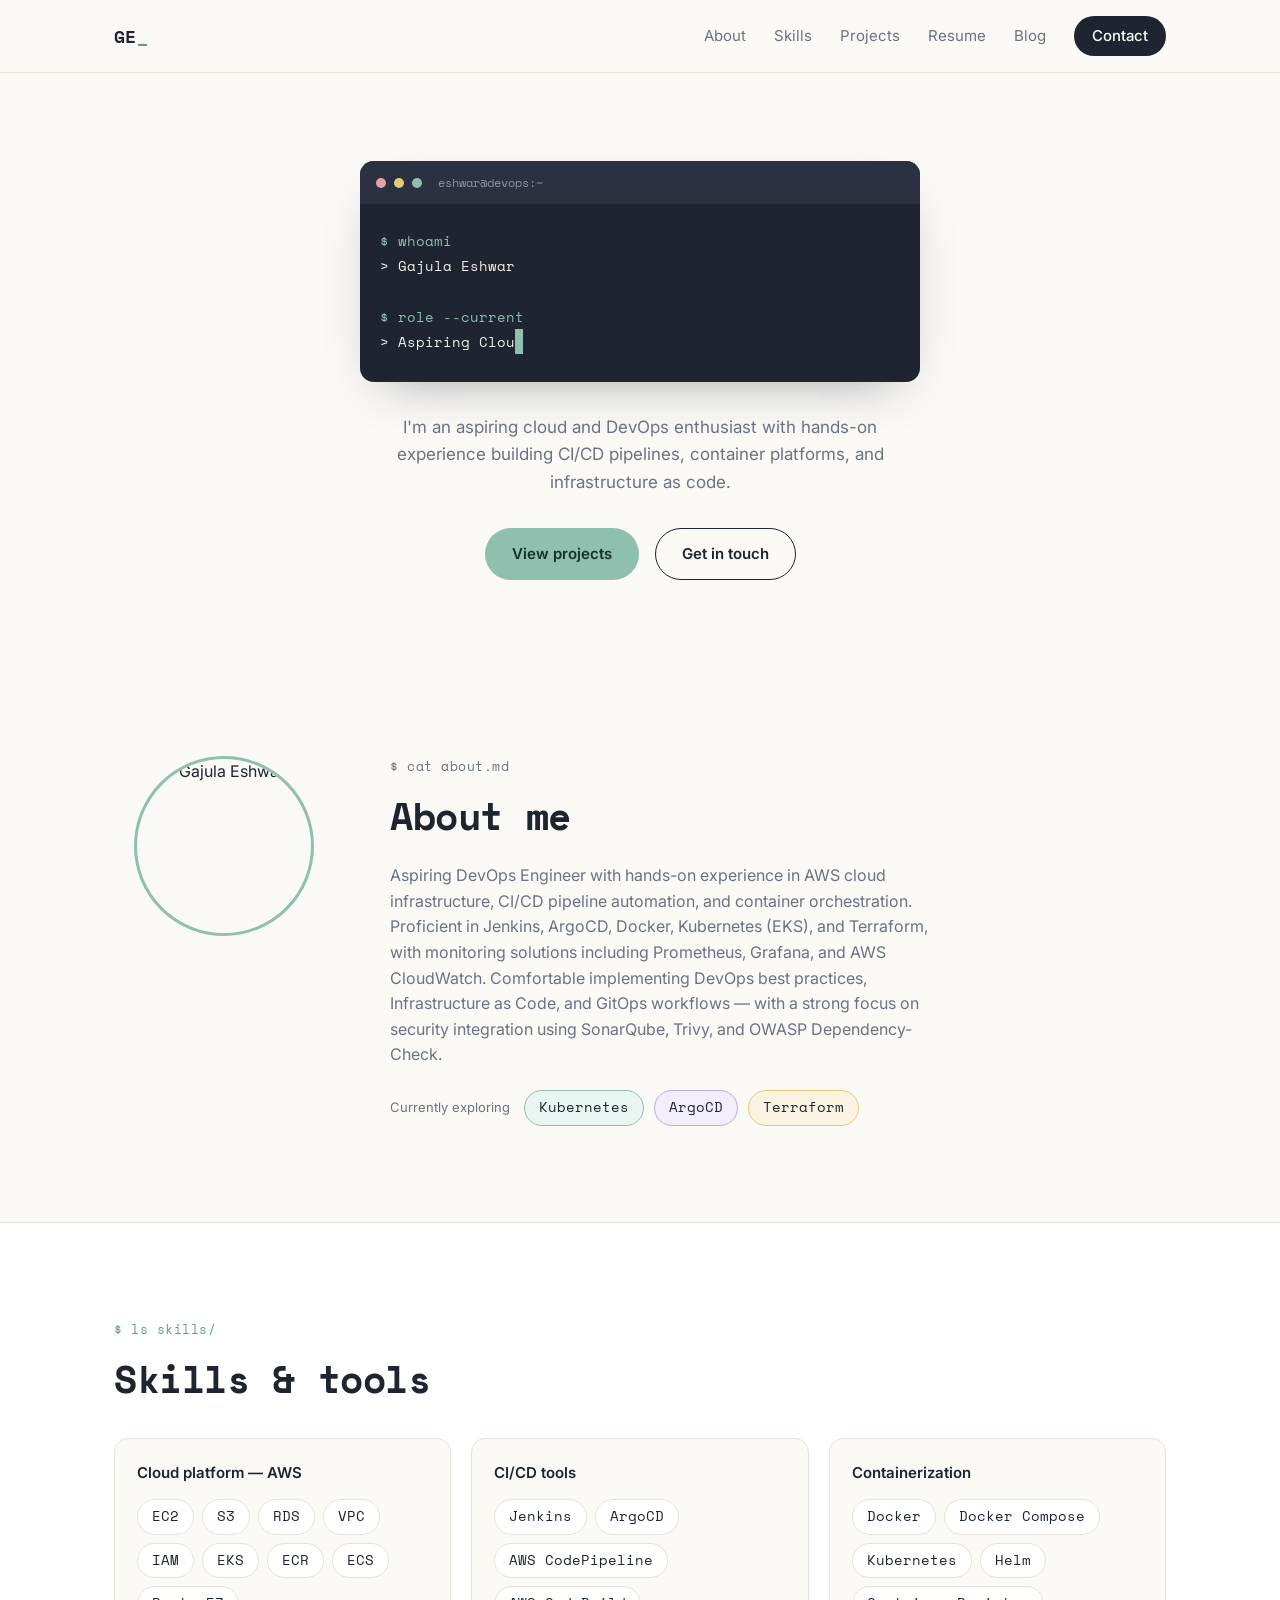
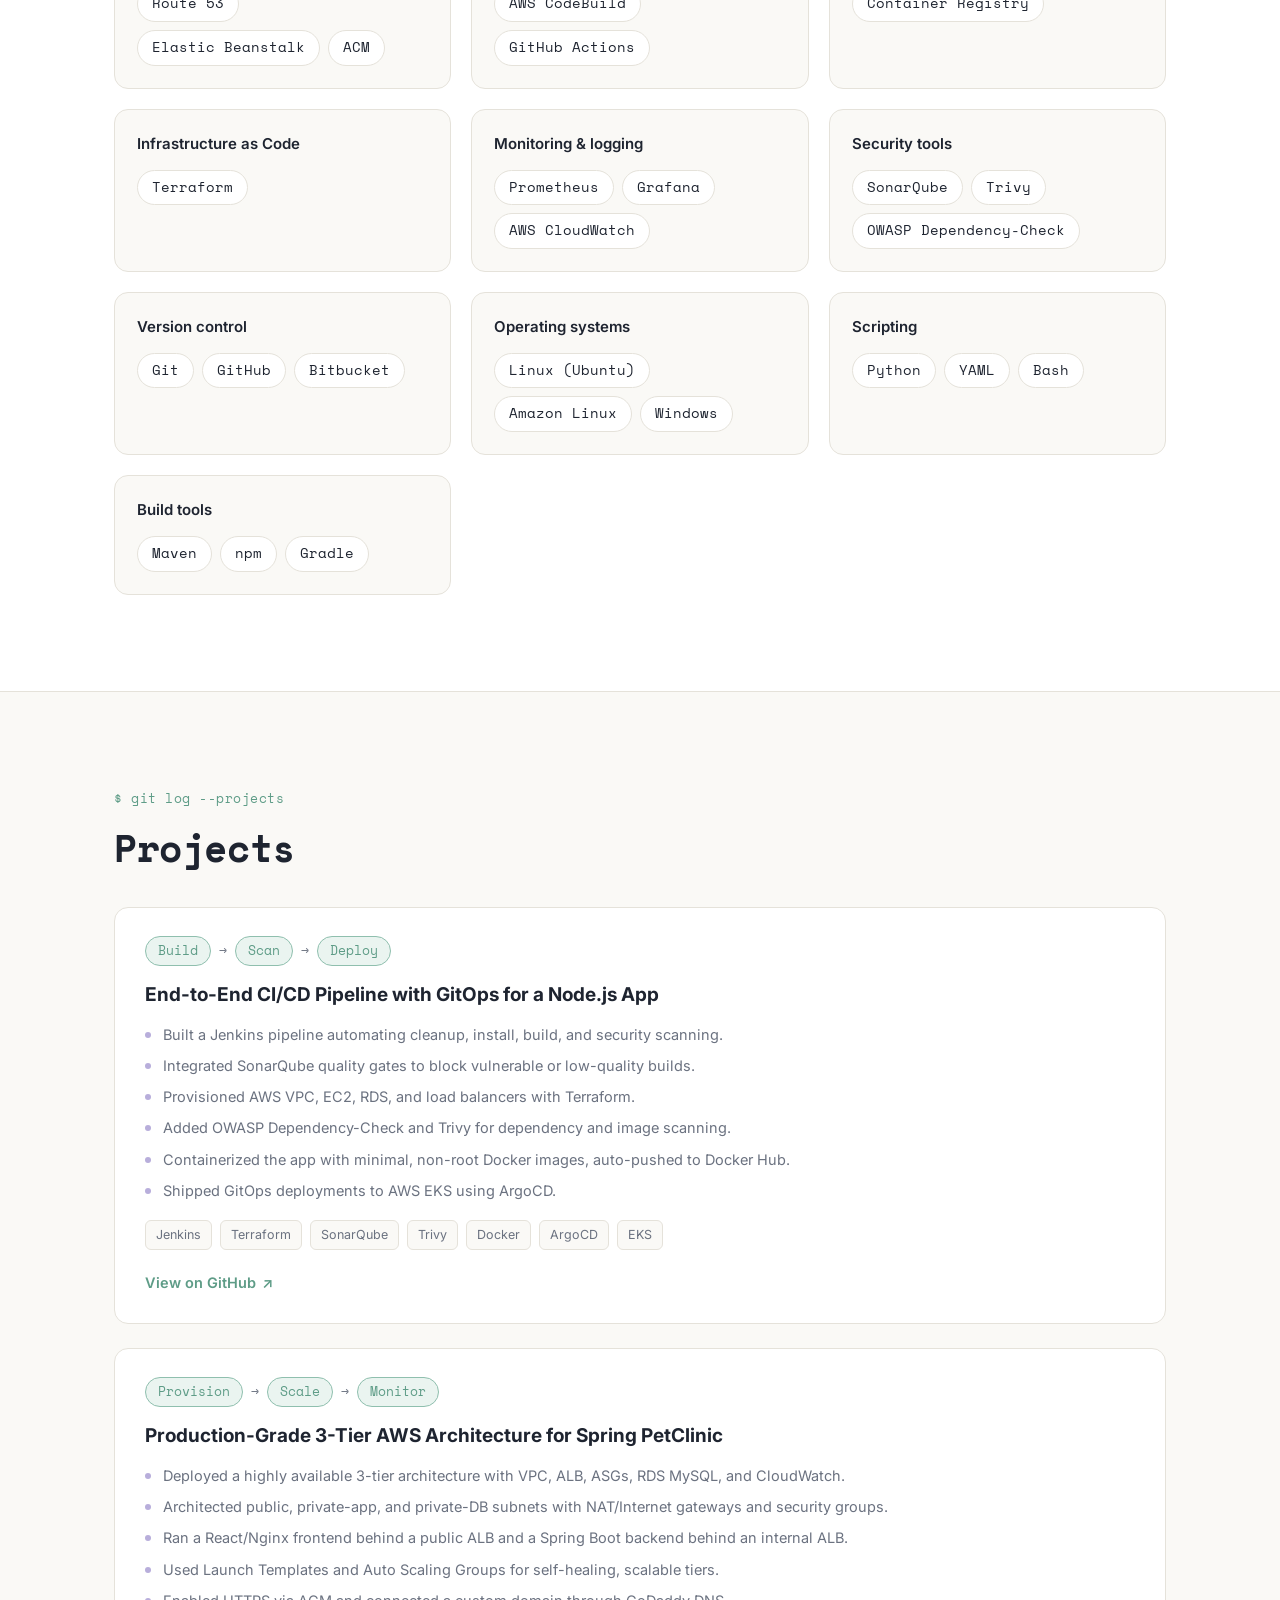
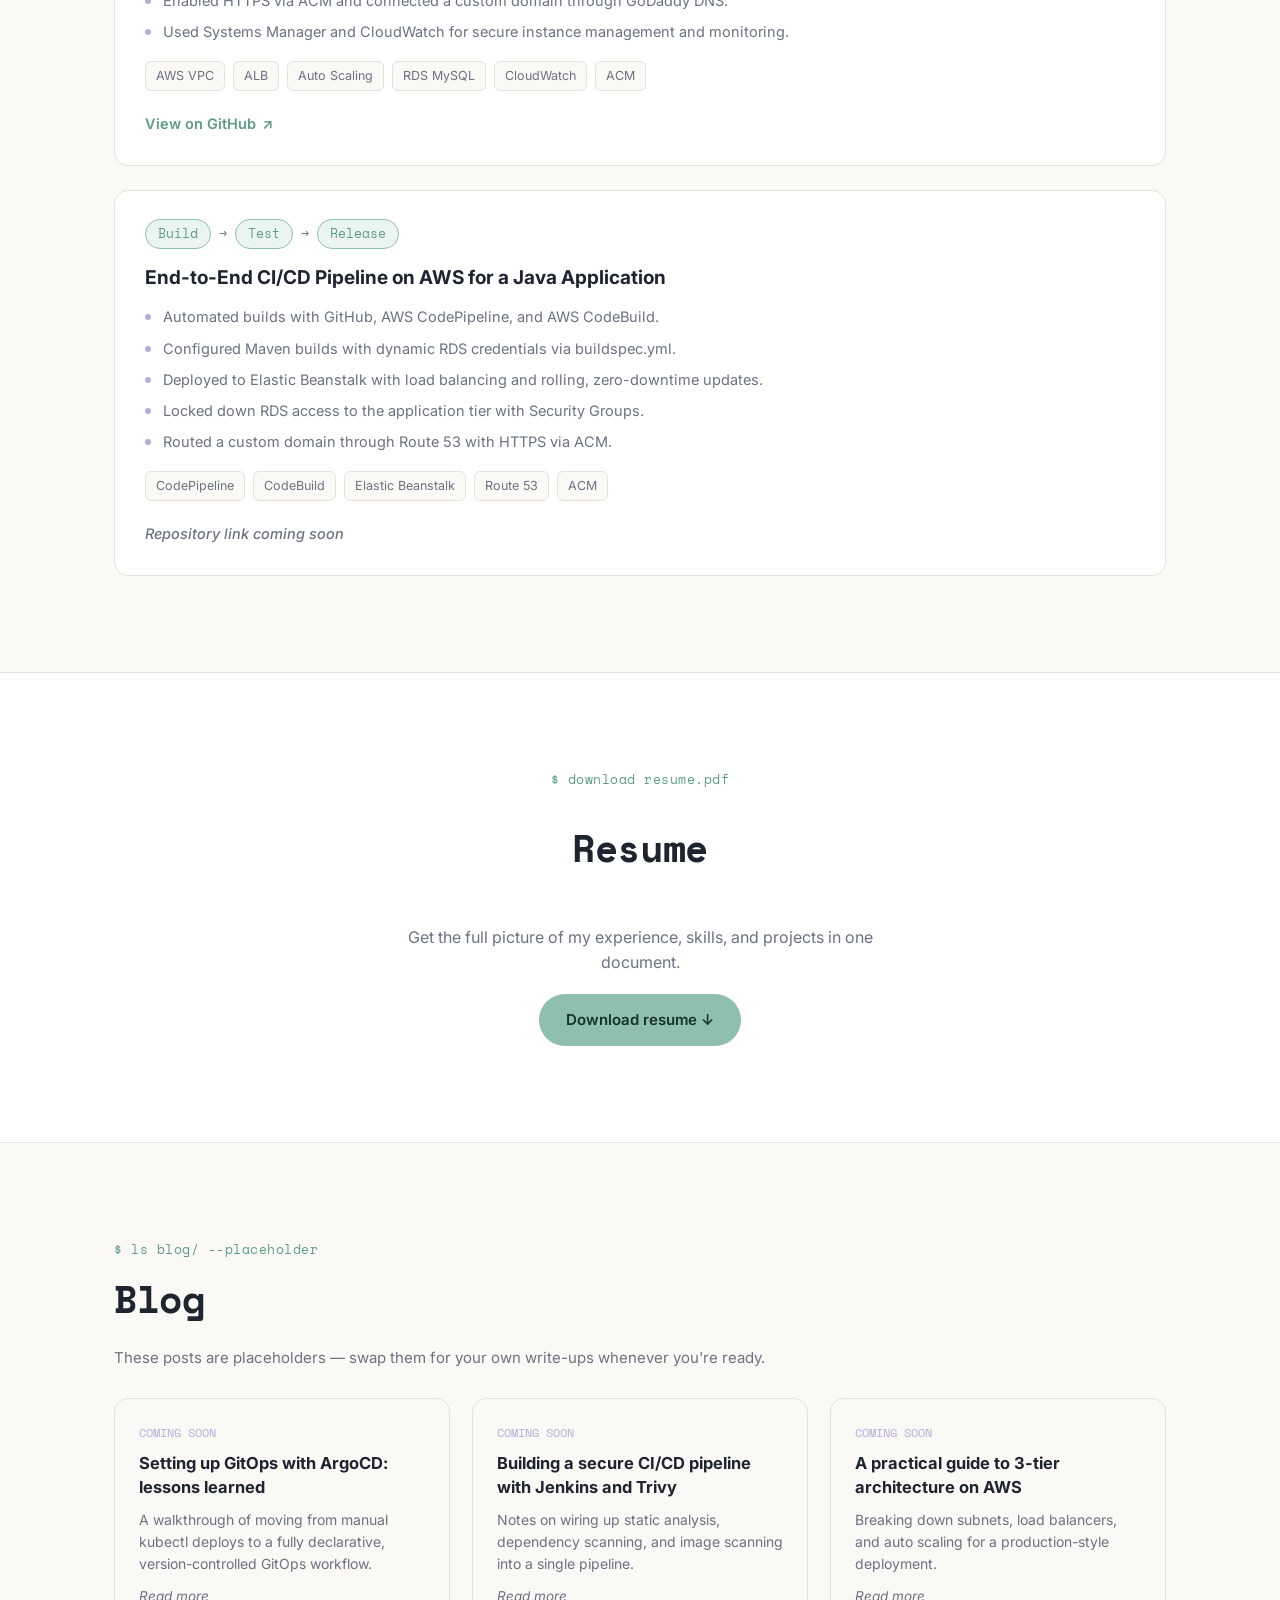
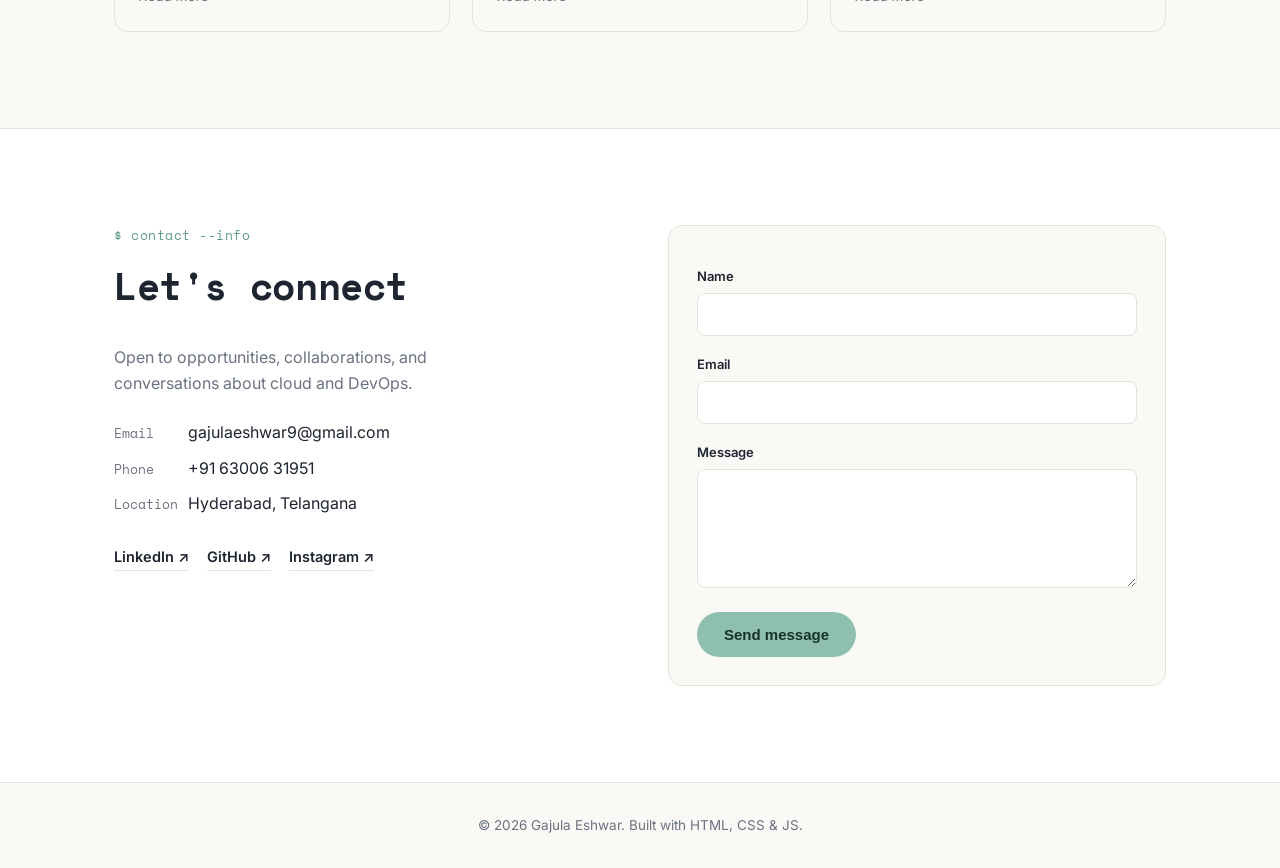
==== commit 0e9ee742: "updating file names" ====
--- a/index.html
+++ b/index.html
@@ -68,14 +68,13 @@
     <section class="section" id="about">
       <div class="section-inner about-grid">
         <div class="avatar-wrap">
-          <div class="avatar-placeholder" aria-hidden="true">ESHWAR</div>
-          <p class="avatar-caption">// profile photo placeholder</p>
+          <img src="assets/profile.jpg" alt="Gajula Eshwar" class="avatar-photo">
         </div>
 
         <div class="about-content">
           <p class="eyebrow">$ cat about.md</p>
           <h2>About me</h2>
-          <p>I'm an aspiring cloud and DevOps enthusiast with hands-on experience designing CI/CD pipelines, automating infrastructure, and deploying production-style architectures on AWS. I enjoy turning manual, error-prone processes into repeatable, version-controlled systems.</p>
+          <p>Aspiring DevOps Engineer with hands-on experience in AWS cloud infrastructure, CI/CD pipeline automation, and container orchestration. Proficient in Jenkins, ArgoCD, Docker, Kubernetes (EKS), and Terraform, with monitoring solutions including Prometheus, Grafana, and AWS CloudWatch. Comfortable implementing DevOps best practices, Infrastructure as Code, and GitOps workflows — with a strong focus on security integration using SonarQube, Trivy, and OWASP Dependency-Check.</p>
           <div class="focus-tags">
             <span class="focus-label">Currently exploring</span>
             <span class="pill pill-sage">Kubernetes</span>
@@ -94,28 +93,44 @@
 
         <div class="skills-grid">
           <div class="skill-card">
-            <h3>Cloud &amp; infrastructure</h3>
-            <div class="pill-row"><span class="pill">AWS</span><span class="pill">Terraform</span></div>
-          </div>
-          <div class="skill-card">
-            <h3>Containers &amp; orchestration</h3>
-            <div class="pill-row"><span class="pill">Docker</span><span class="pill">Kubernetes</span></div>
-          </div>
-          <div class="skill-card">
-            <h3>CI/CD &amp; GitOps</h3>
-            <div class="pill-row"><span class="pill">Jenkins</span><span class="pill">GitHub Actions</span><span class="pill">ArgoCD</span><span class="pill">GitOps</span></div>
-          </div>
-          <div class="skill-card">
-            <h3>Monitoring &amp; observability</h3>
-            <div class="pill-row"><span class="pill">Prometheus</span><span class="pill">Grafana</span></div>
-          </div>
-          <div class="skill-card">
-            <h3>Source control</h3>
-            <div class="pill-row"><span class="pill">Git</span><span class="pill">GitHub</span></div>
-          </div>
-          <div class="skill-card">
-            <h3>OS &amp; scripting</h3>
-            <div class="pill-row"><span class="pill">Linux</span><span class="pill">Bash scripting</span></div>
+            <h3>Cloud platform — AWS</h3>
+            <div class="pill-row"><span class="pill">EC2</span><span class="pill">S3</span><span class="pill">RDS</span><span class="pill">VPC</span><span class="pill">IAM</span><span class="pill">EKS</span><span class="pill">ECR</span><span class="pill">ECS</span><span class="pill">Route 53</span><span class="pill">Elastic Beanstalk</span><span class="pill">ACM</span></div>
+          </div>
+          <div class="skill-card">
+            <h3>CI/CD tools</h3>
+            <div class="pill-row"><span class="pill">Jenkins</span><span class="pill">ArgoCD</span><span class="pill">AWS CodePipeline</span><span class="pill">AWS CodeBuild</span><span class="pill">GitHub Actions</span></div>
+          </div>
+          <div class="skill-card">
+            <h3>Containerization</h3>
+            <div class="pill-row"><span class="pill">Docker</span><span class="pill">Docker Compose</span><span class="pill">Kubernetes</span><span class="pill">Helm</span><span class="pill">Container Registry</span></div>
+          </div>
+          <div class="skill-card">
+            <h3>Infrastructure as Code</h3>
+            <div class="pill-row"><span class="pill">Terraform</span></div>
+          </div>
+          <div class="skill-card">
+            <h3>Monitoring &amp; logging</h3>
+            <div class="pill-row"><span class="pill">Prometheus</span><span class="pill">Grafana</span><span class="pill">AWS CloudWatch</span></div>
+          </div>
+          <div class="skill-card">
+            <h3>Security tools</h3>
+            <div class="pill-row"><span class="pill">SonarQube</span><span class="pill">Trivy</span><span class="pill">OWASP Dependency-Check</span></div>
+          </div>
+          <div class="skill-card">
+            <h3>Version control</h3>
+            <div class="pill-row"><span class="pill">Git</span><span class="pill">GitHub</span><span class="pill">Bitbucket</span></div>
+          </div>
+          <div class="skill-card">
+            <h3>Operating systems</h3>
+            <div class="pill-row"><span class="pill">Linux (Ubuntu)</span><span class="pill">Amazon Linux</span><span class="pill">Windows</span></div>
+          </div>
+          <div class="skill-card">
+            <h3>Scripting</h3>
+            <div class="pill-row"><span class="pill">Python</span><span class="pill">YAML</span><span class="pill">Bash</span></div>
+          </div>
+          <div class="skill-card">
+            <h3>Build tools</h3>
+            <div class="pill-row"><span class="pill">Maven</span><span class="pill">npm</span><span class="pill">Gradle</span></div>
           </div>
         </div>
       </div>
@@ -200,8 +215,7 @@
         <p class="eyebrow">$ download resume.pdf</p>
         <h2>Resume</h2>
         <p>Get the full picture of my experience, skills, and projects in one document.</p>
-        <!-- TODO: replace href="#" with the real path to your resume PDF, e.g. "assets/Gajula_Eshwar_Resume.pdf" -->
-        <a href="#" class="btn btn-primary" download>Download resume ↓</a>
+        <a href="assets/Gajula_Eshwar_Resume.pdf" class="btn btn-primary" download="Gajula_Eshwar_Resume.pdf">Download resume ↓</a>
       </div>
     </section>
 
@@ -244,10 +258,9 @@
           <p>Open to opportunities, collaborations, and conversations about cloud and DevOps.</p>
 
           <ul class="contact-list">
-            <!-- TODO: replace with your real email -->
-            <li><span class="contact-label">Email</span> <a href="mailto:your.email@example.com">your.email@example.com</a></li>
-            <!-- TODO: replace with your real phone number -->
-            <li><span class="contact-label">Phone</span> <a href="tel:+910000000000">+91 XXXXX XXXXX</a></li>
+            <li><span class="contact-label">Email</span> <a href="mailto:gajulaeshwar9@gmail.com">gajulaeshwar9@gmail.com</a></li>
+            <li><span class="contact-label">Phone</span> <a href="tel:+916300631951">+91 63006 31951</a></li>
+            <li><span class="contact-label">Location</span> <span>Hyderabad, Telangana</span></li>
           </ul>
 
           <div class="social-row">
--- a/style.css
+++ b/style.css
@@ -346,6 +346,16 @@
 }
 
 .avatar-wrap { text-align: center; }
+.avatar-photo {
+  width: 180px;
+  height: 180px;
+  border-radius: 50%;
+  object-fit: cover;
+  object-position: 50% 20%;
+  border: 3px solid var(--sage);
+  margin: 0 auto;
+  display: block;
+}
 .avatar-placeholder {
   width: 180px;
   height: 180px;
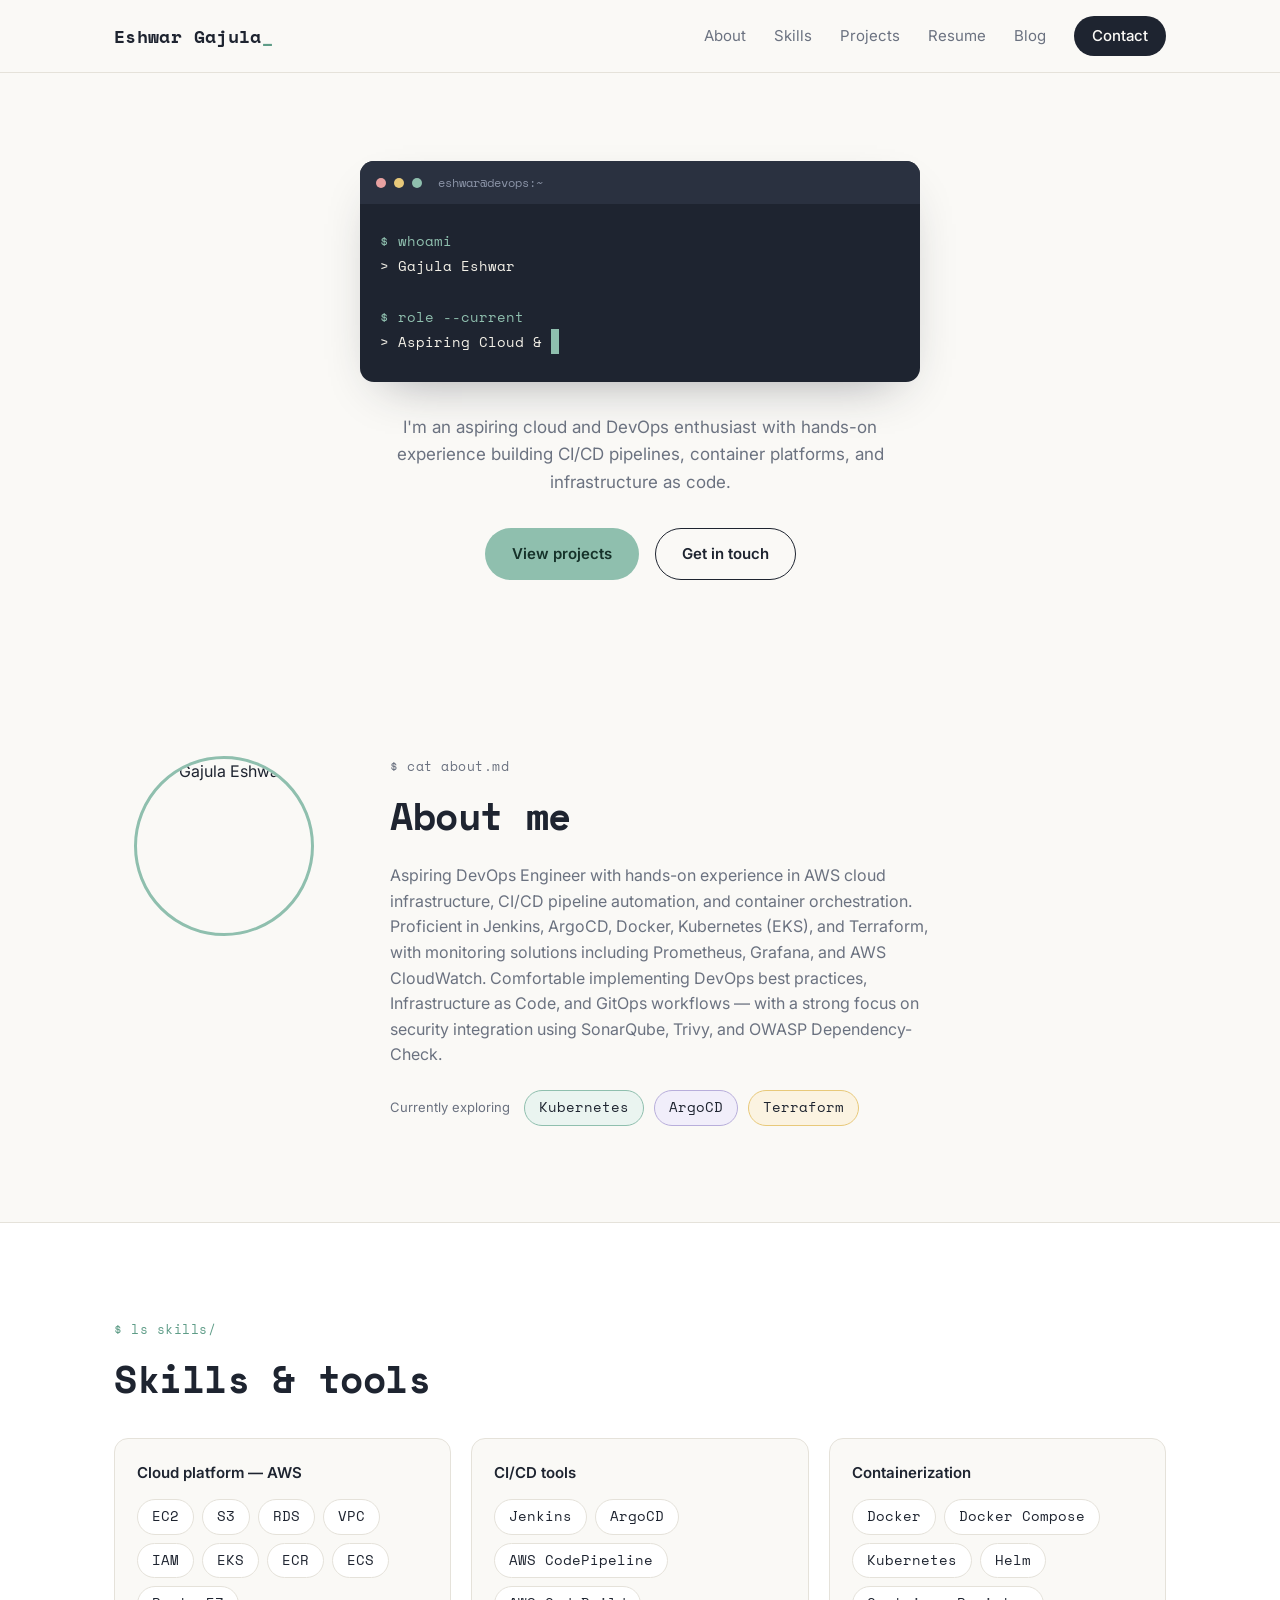
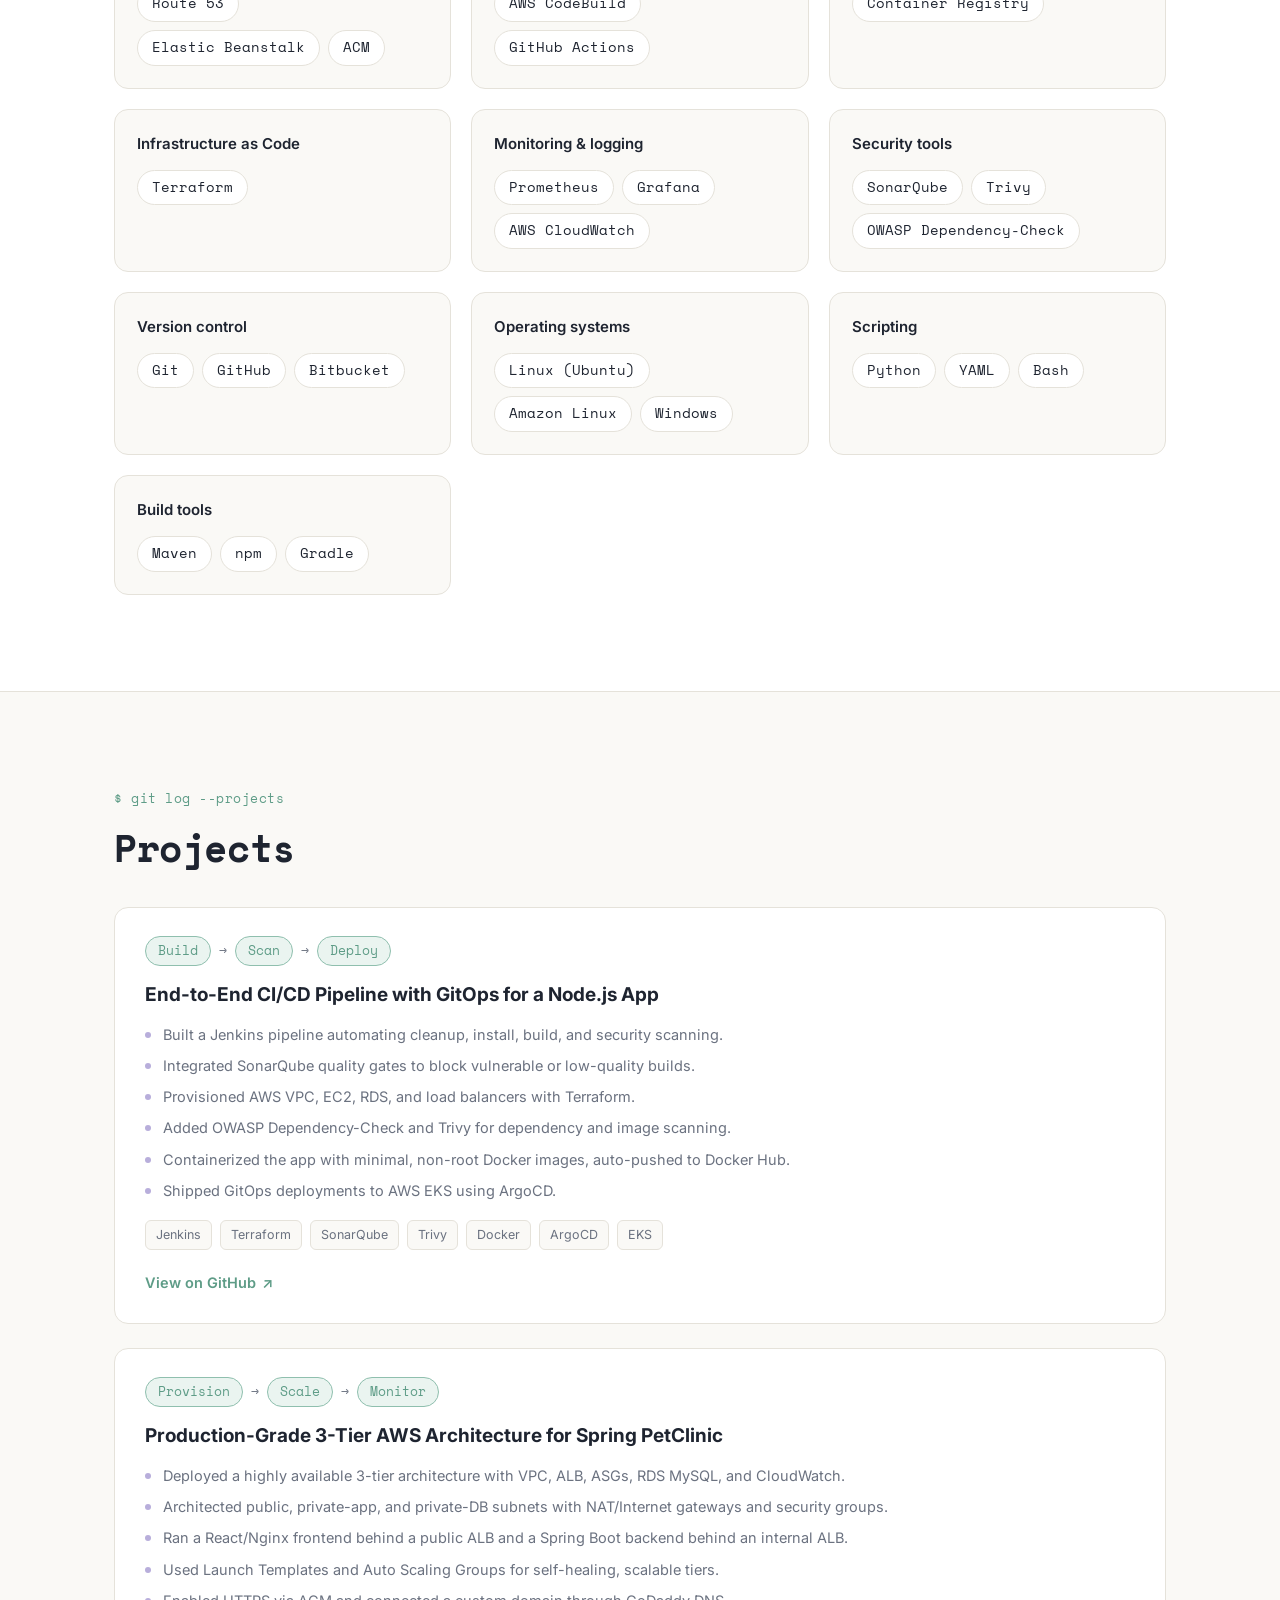
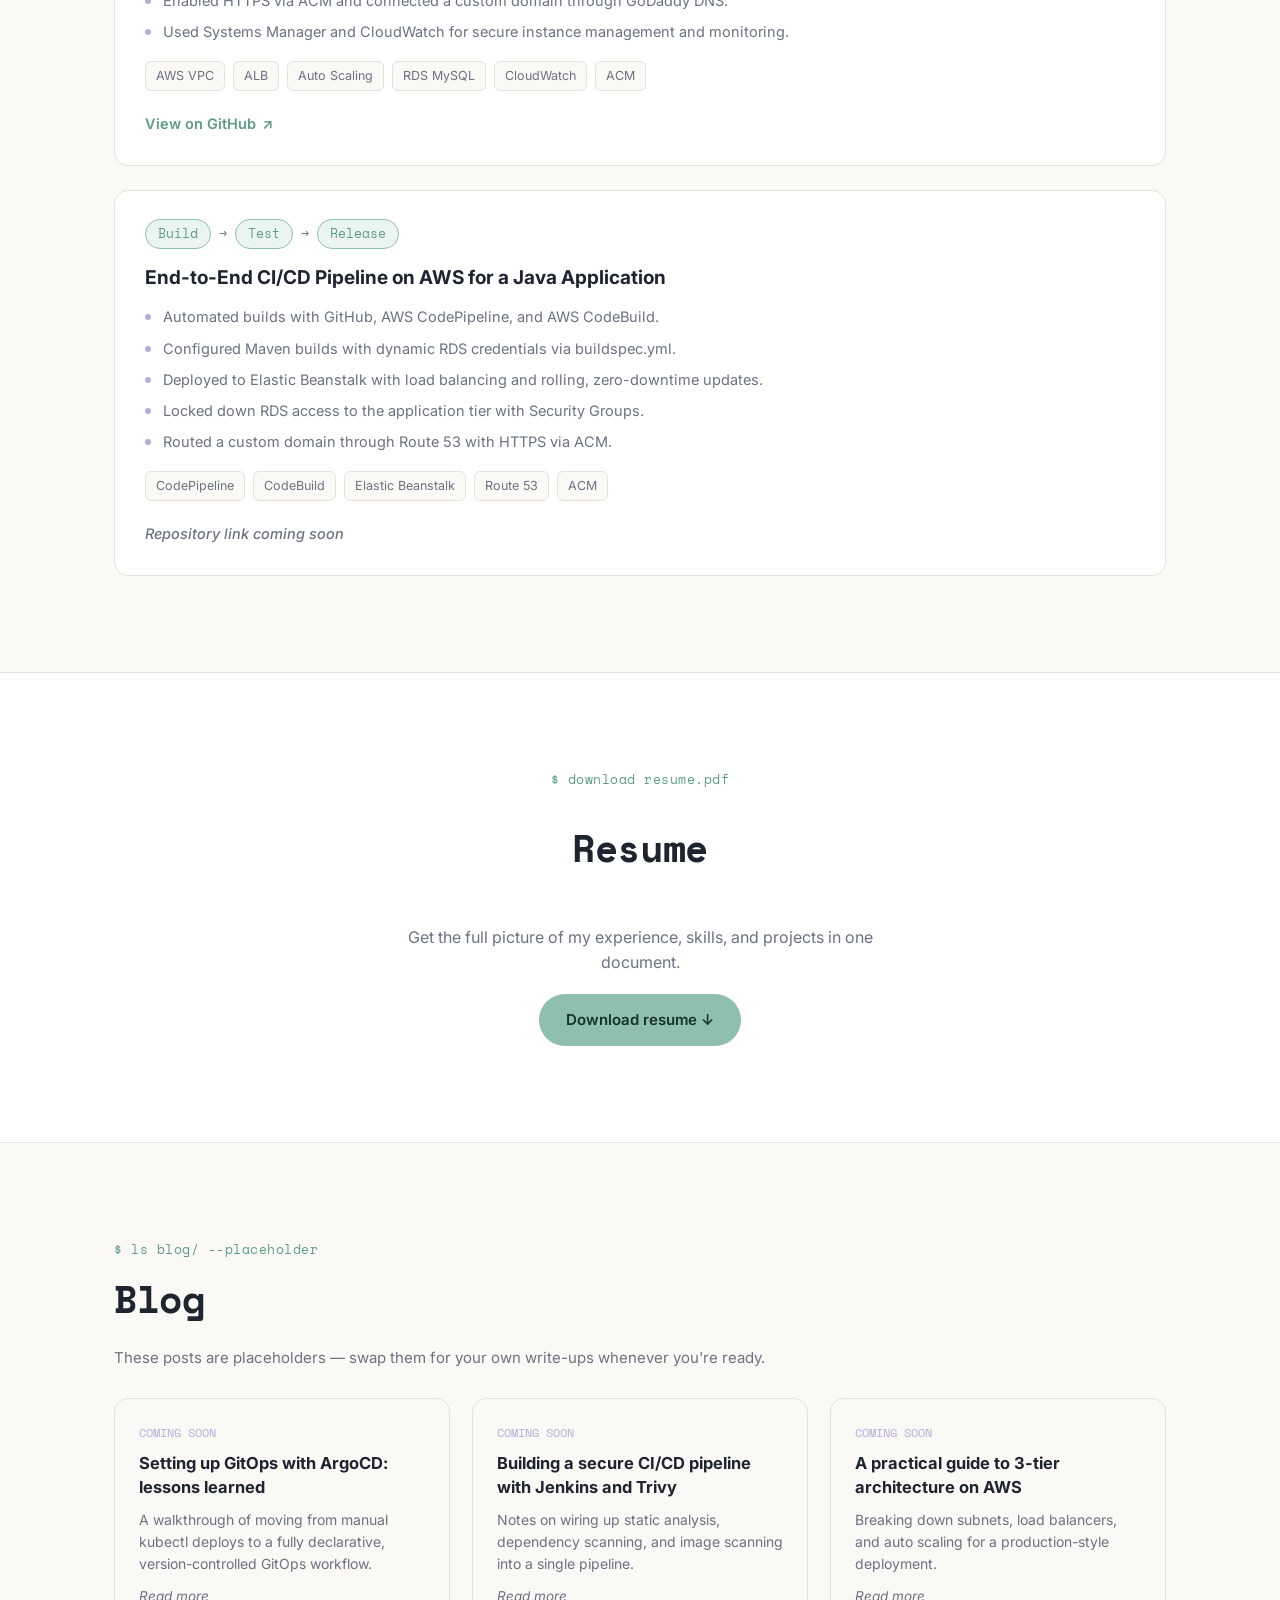
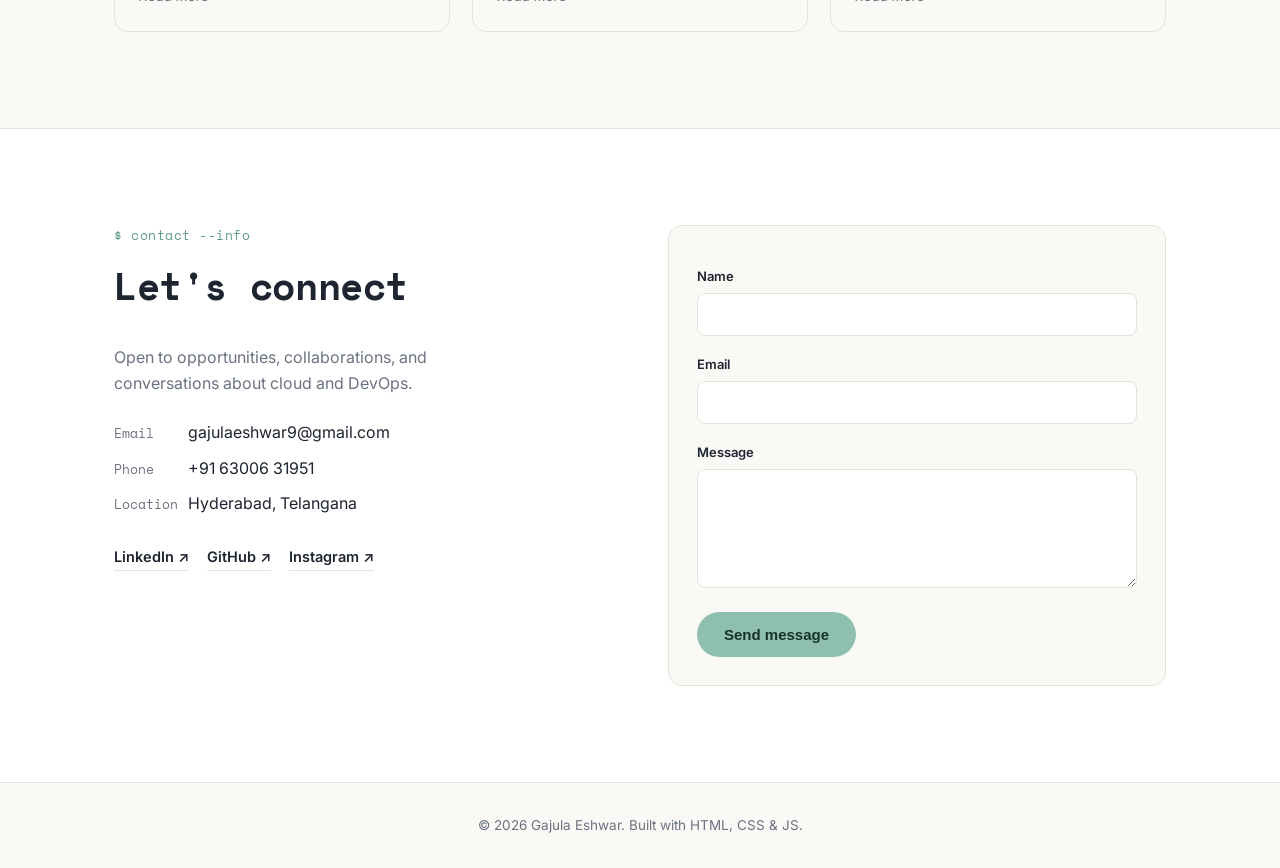
==== commit 2b779571: "updating name in portfolio" ====
--- a/index.html
+++ b/index.html
@@ -15,7 +15,7 @@
 
   <header class="site-header" id="siteHeader">
     <div class="header-inner">
-      <a href="#top" class="logo">GE<span class="cursor-blink" aria-hidden="true">_</span></a>
+      <a href="#top" class="logo">Eshwar Gajula<span class="cursor-blink" aria-hidden="true">_</span></a>
 
       <nav class="nav" id="nav">
         <a href="#about" class="nav-link">About</a>
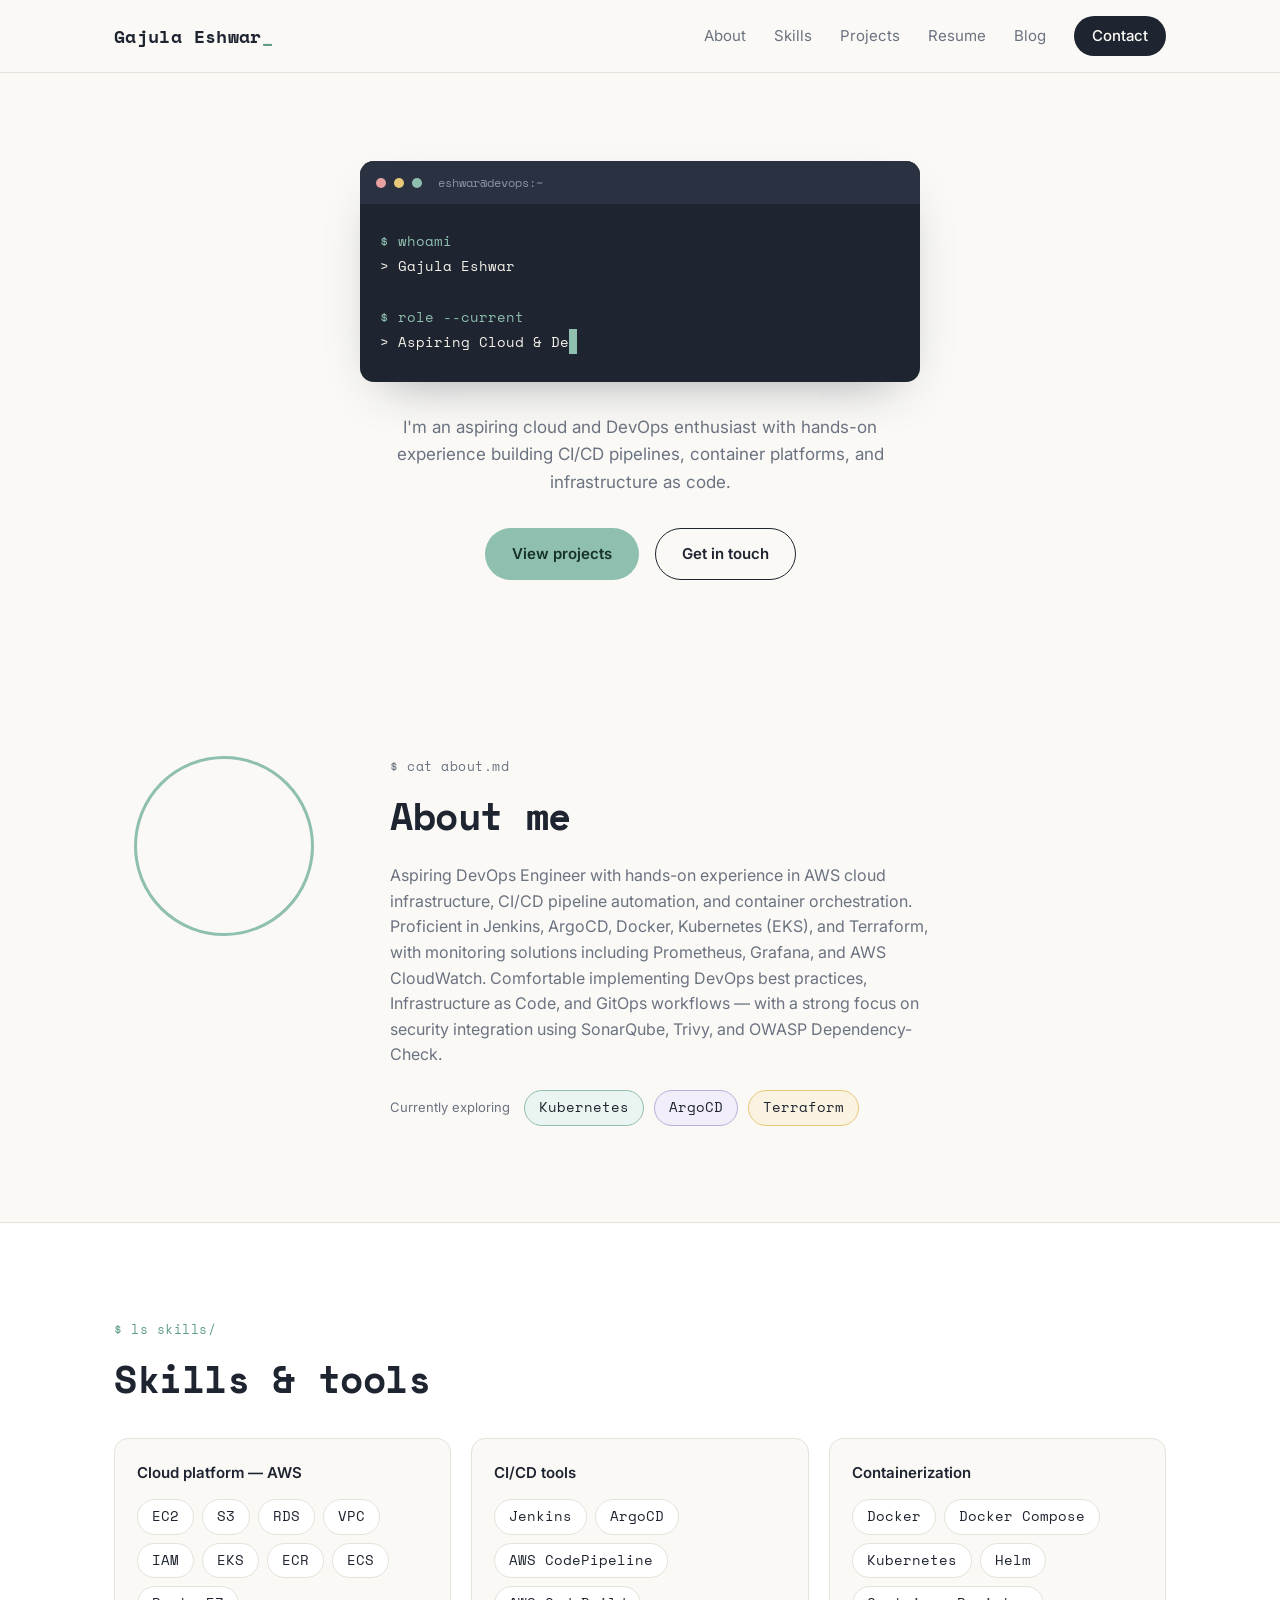
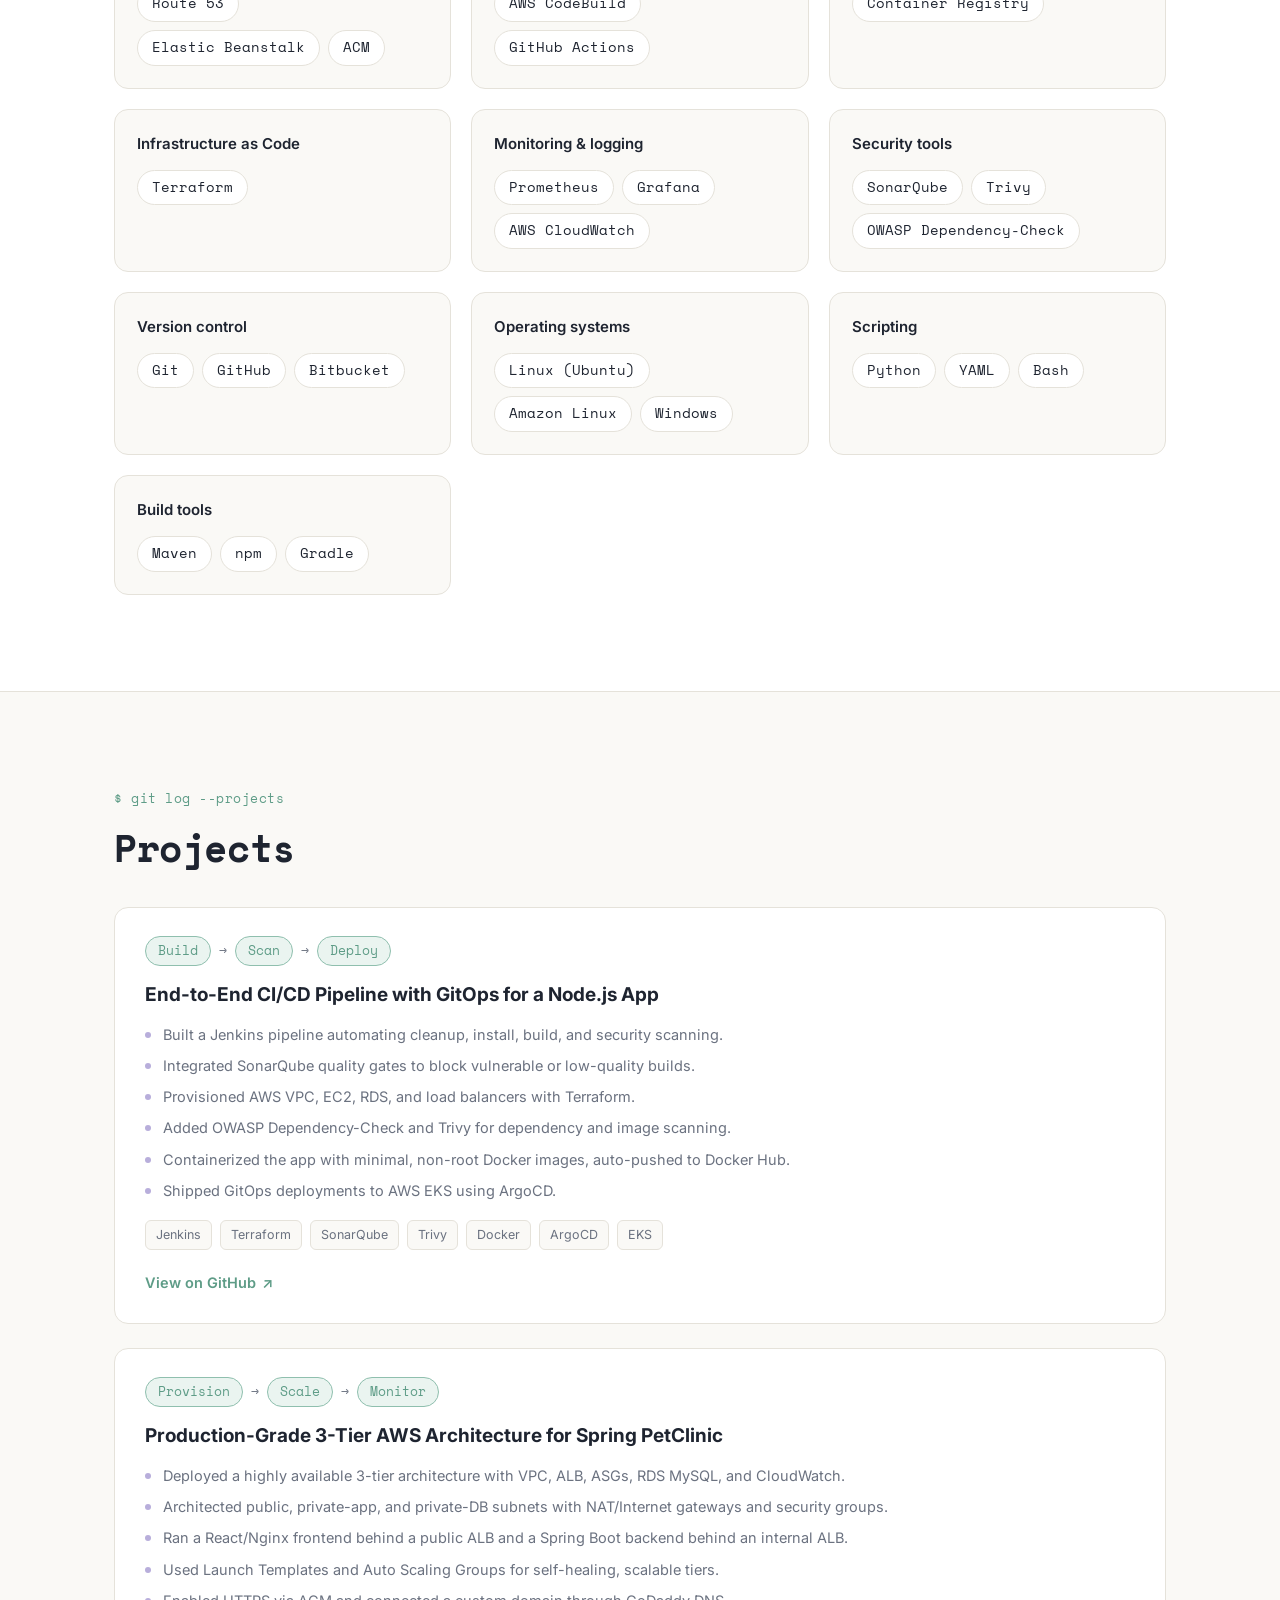
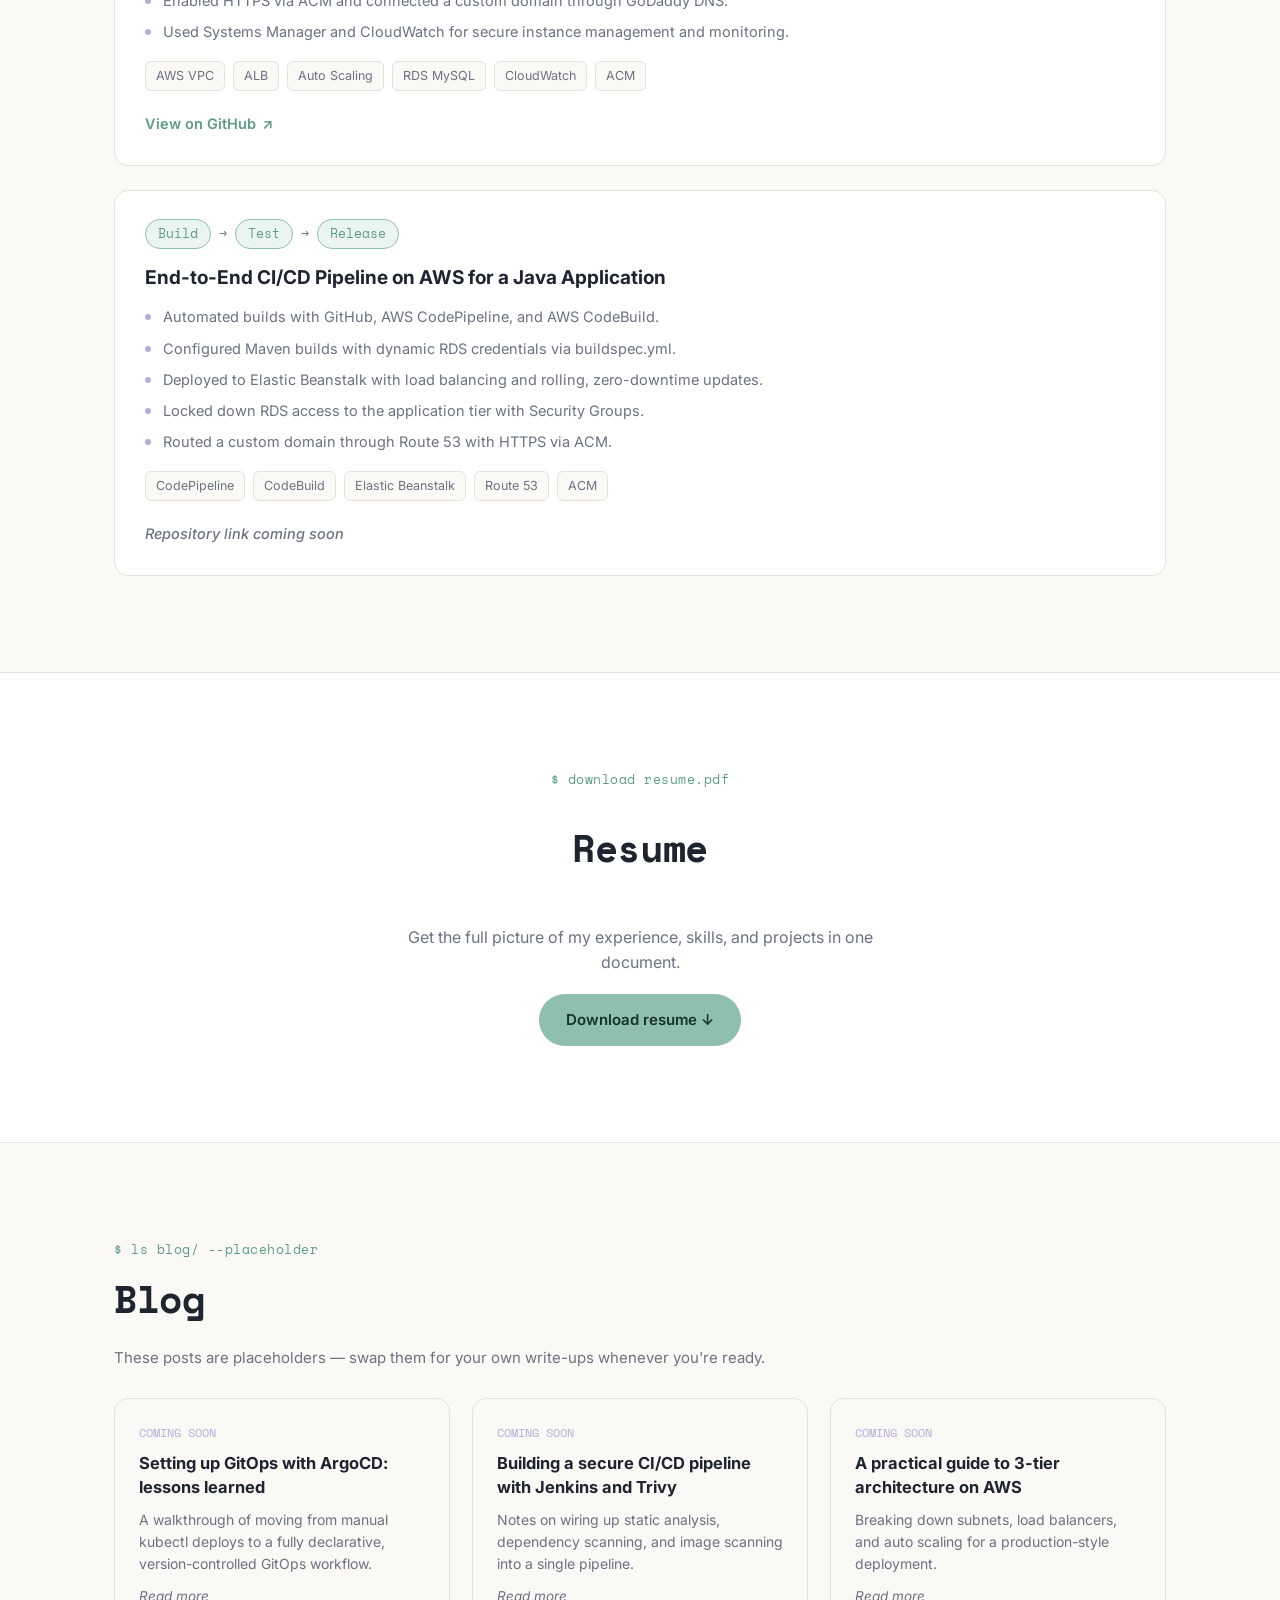
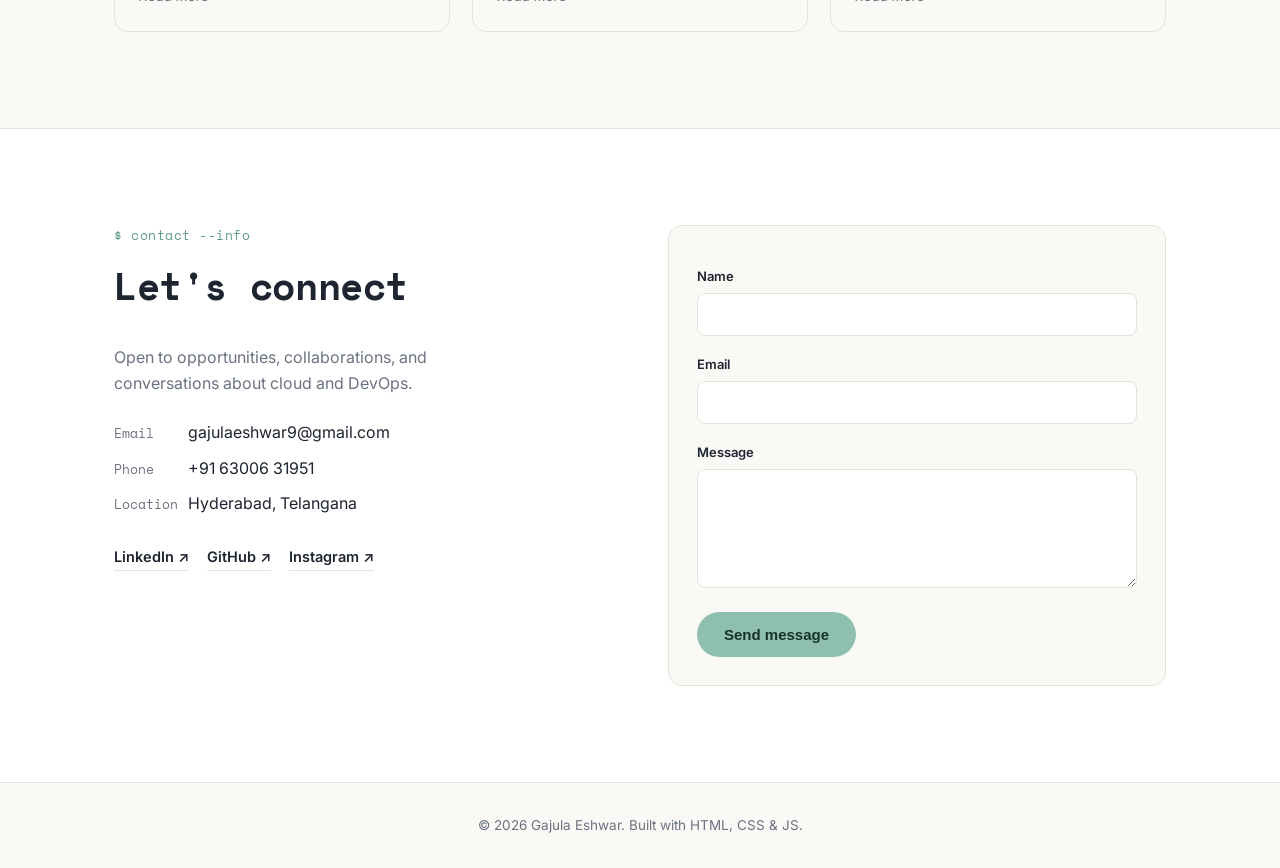
==== commit 998312ad: "updating name in portfolio" ====
--- a/index.html
+++ b/index.html
@@ -15,7 +15,7 @@
 
   <header class="site-header" id="siteHeader">
     <div class="header-inner">
-      <a href="#top" class="logo">Eshwar Gajula<span class="cursor-blink" aria-hidden="true">_</span></a>
+      <a href="#top" class="logo">Gajula Eshwar<span class="cursor-blink" aria-hidden="true">_</span></a>
 
       <nav class="nav" id="nav">
         <a href="#about" class="nav-link">About</a>
@@ -68,7 +68,7 @@
     <section class="section" id="about">
       <div class="section-inner about-grid">
         <div class="avatar-wrap">
-          <img src="assets/profile.jpg" alt="Gajula Eshwar" class="avatar-photo">
+          <img src="assets/profile.jpg" alt=" " class="avatar-photo">
         </div>
 
         <div class="about-content">
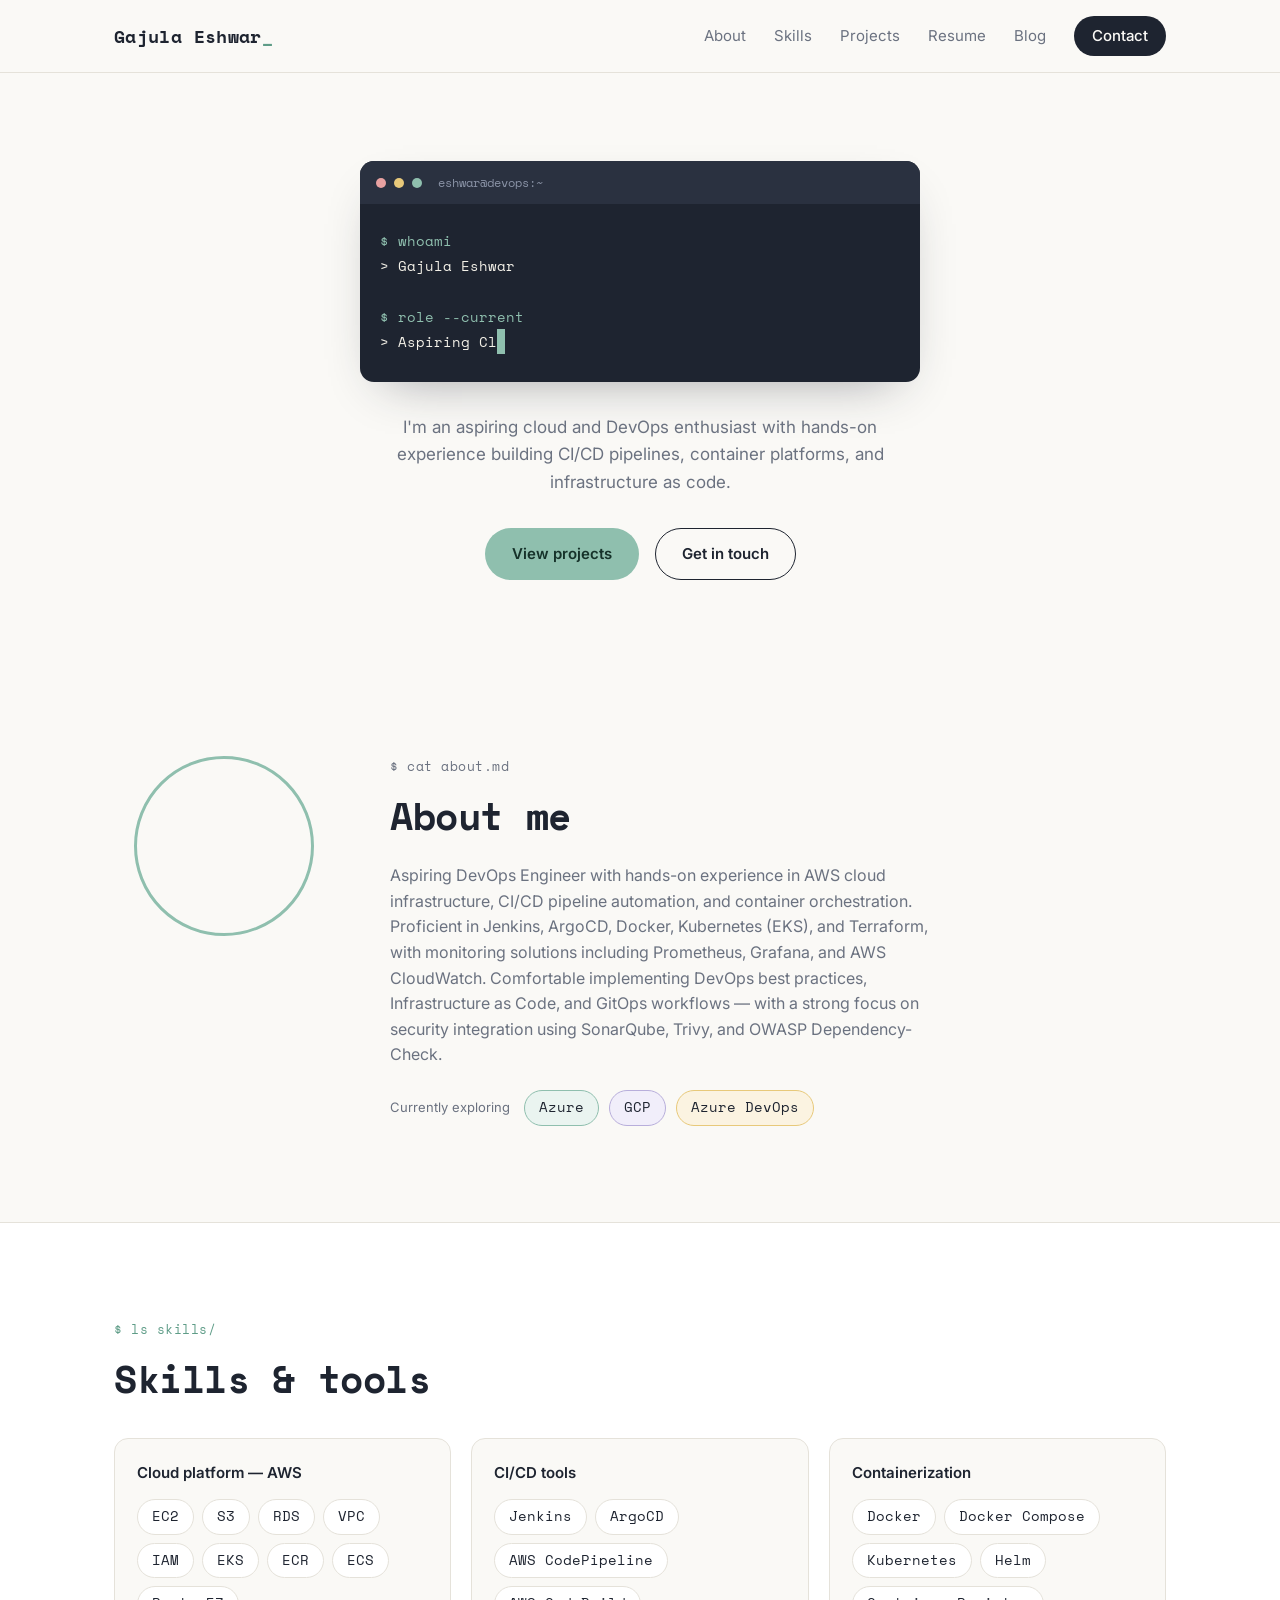
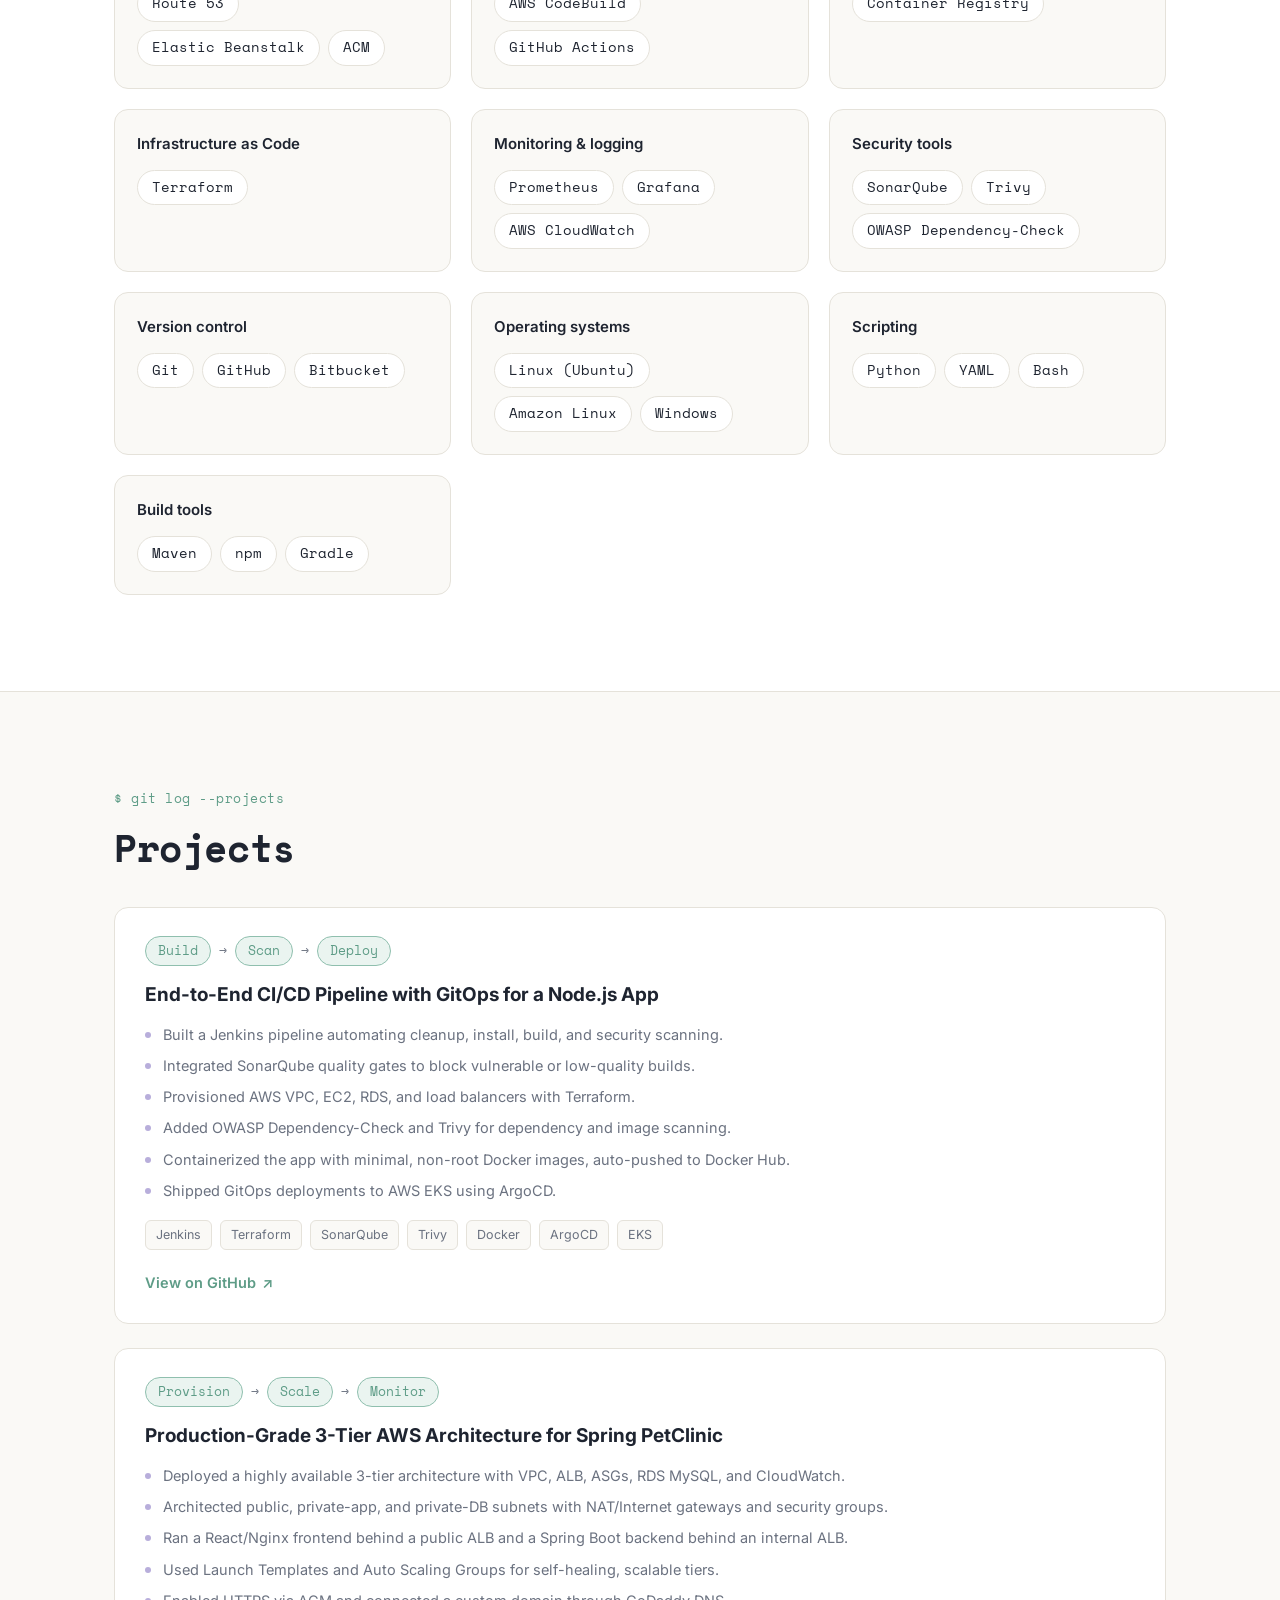
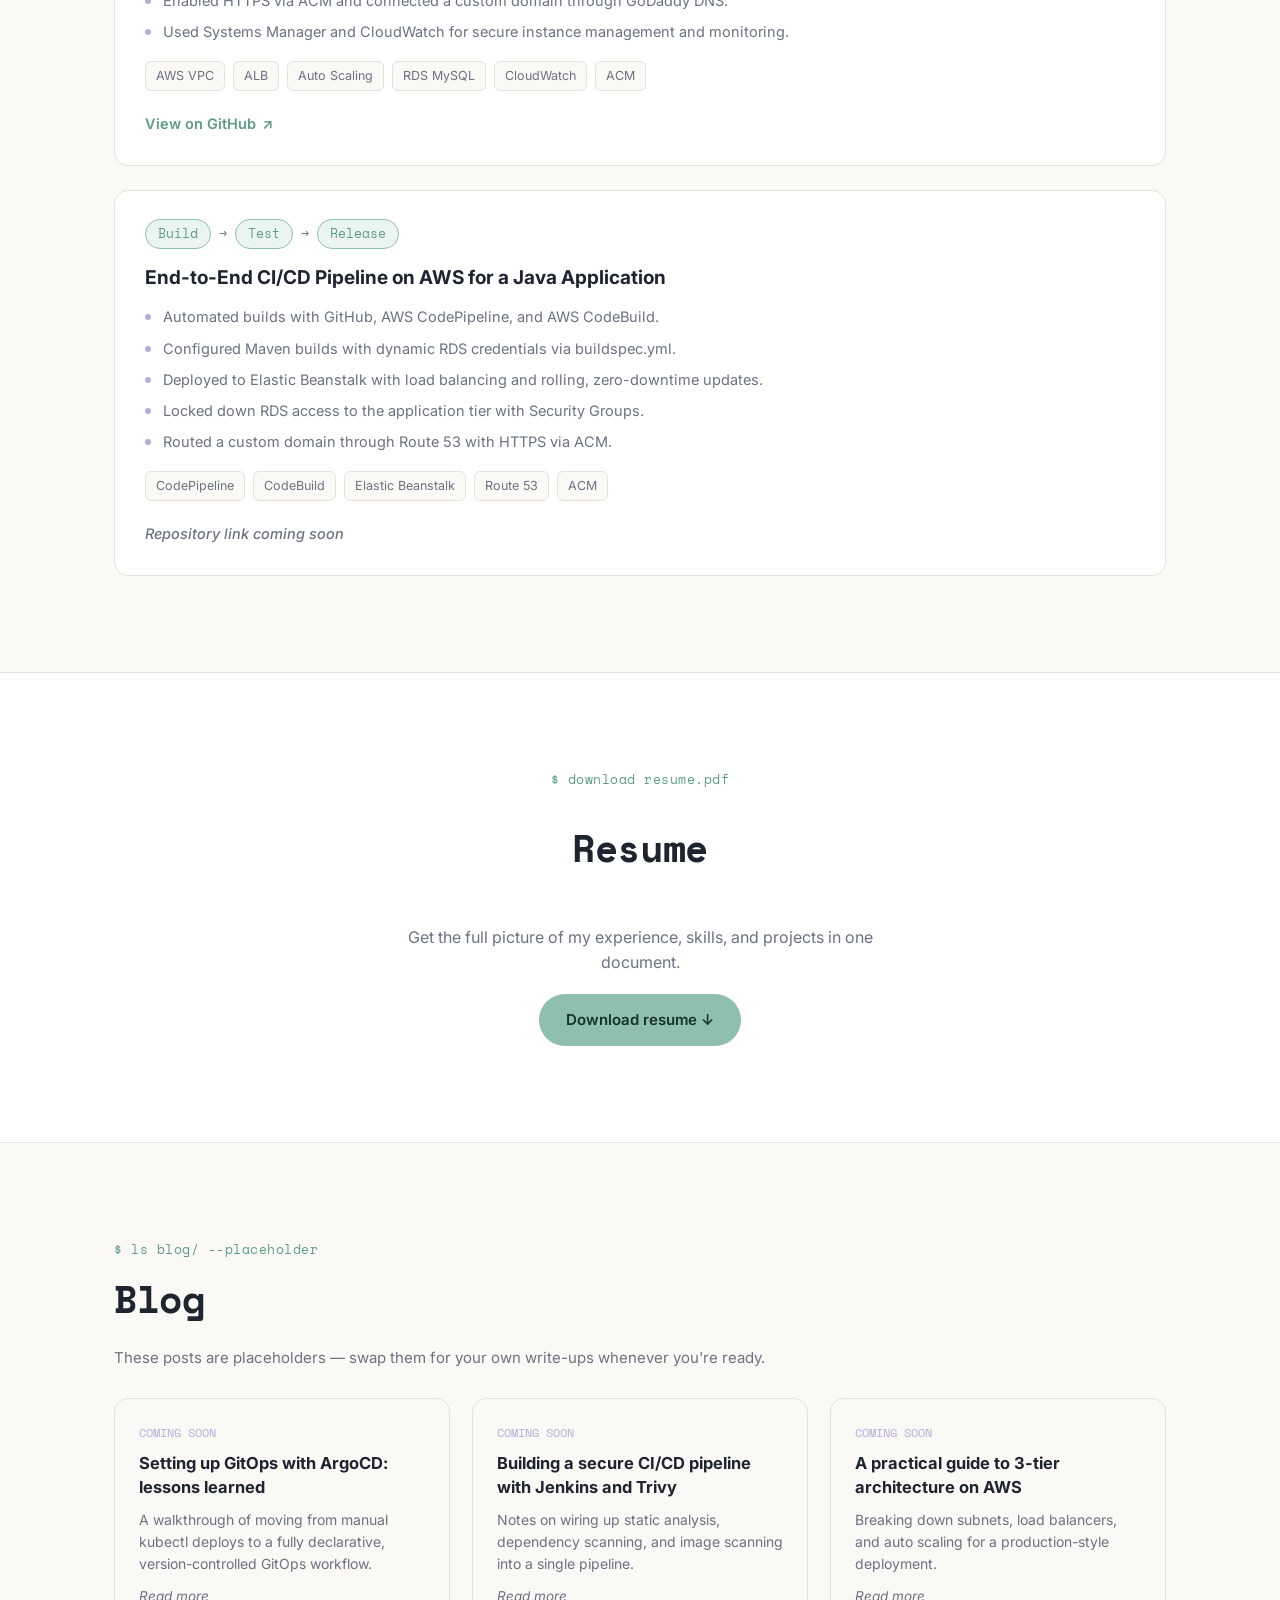
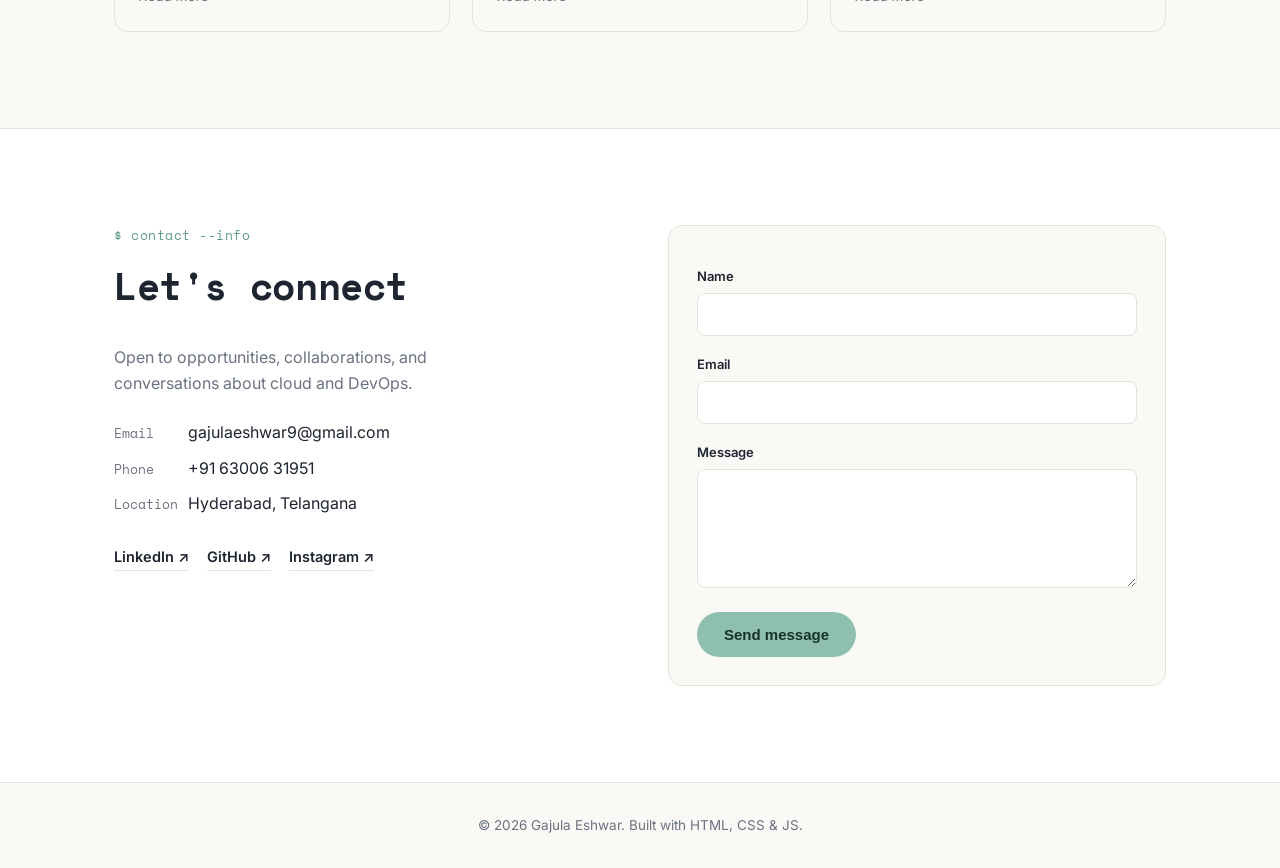
==== commit 9b1b6cf5: "updating skilld in portfolio" ====
--- a/index.html
+++ b/index.html
@@ -77,9 +77,9 @@
           <p>Aspiring DevOps Engineer with hands-on experience in AWS cloud infrastructure, CI/CD pipeline automation, and container orchestration. Proficient in Jenkins, ArgoCD, Docker, Kubernetes (EKS), and Terraform, with monitoring solutions including Prometheus, Grafana, and AWS CloudWatch. Comfortable implementing DevOps best practices, Infrastructure as Code, and GitOps workflows — with a strong focus on security integration using SonarQube, Trivy, and OWASP Dependency-Check.</p>
           <div class="focus-tags">
             <span class="focus-label">Currently exploring</span>
-            <span class="pill pill-sage">Kubernetes</span>
-            <span class="pill pill-lavender">ArgoCD</span>
-            <span class="pill pill-amber">Terraform</span>
+            <span class="pill pill-sage">Azure</span>
+            <span class="pill pill-lavender">GCP</span>
+            <span class="pill pill-amber">Azure DevOps</span>
           </div>
         </div>
       </div>
